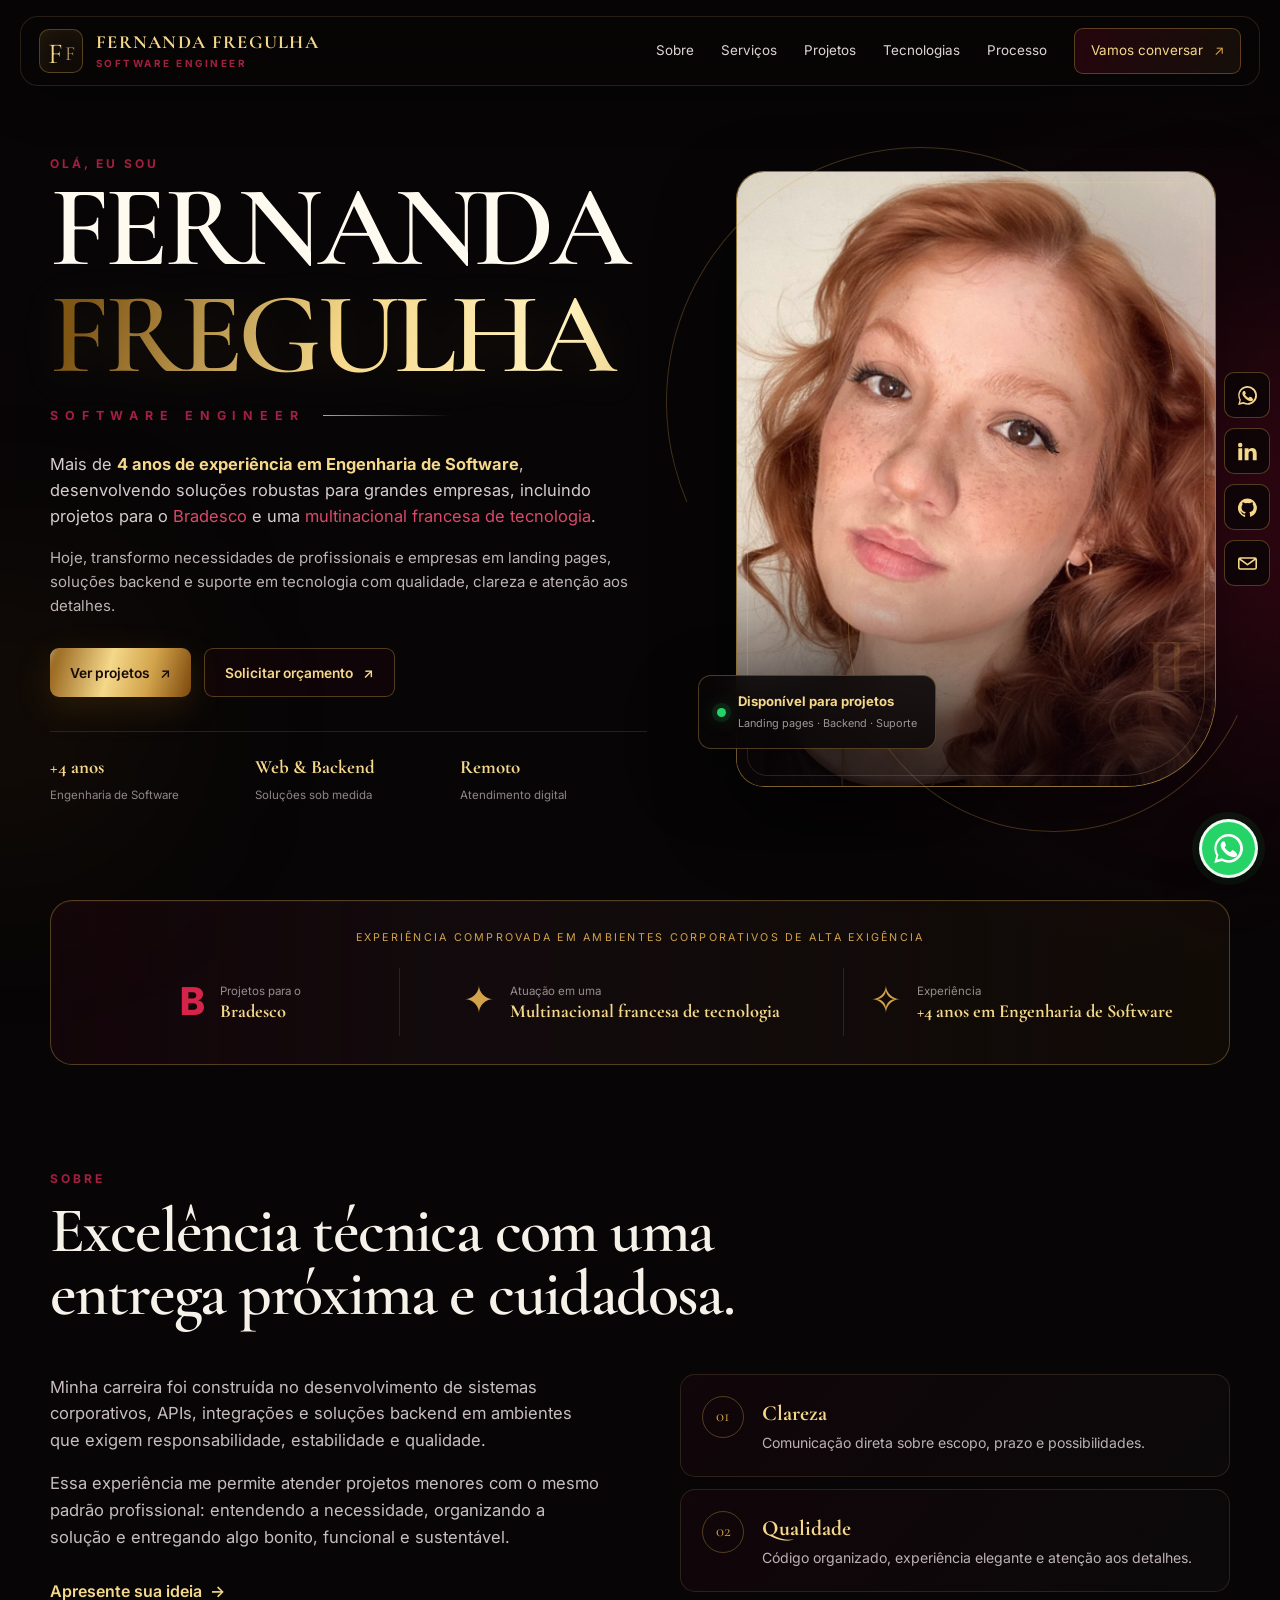
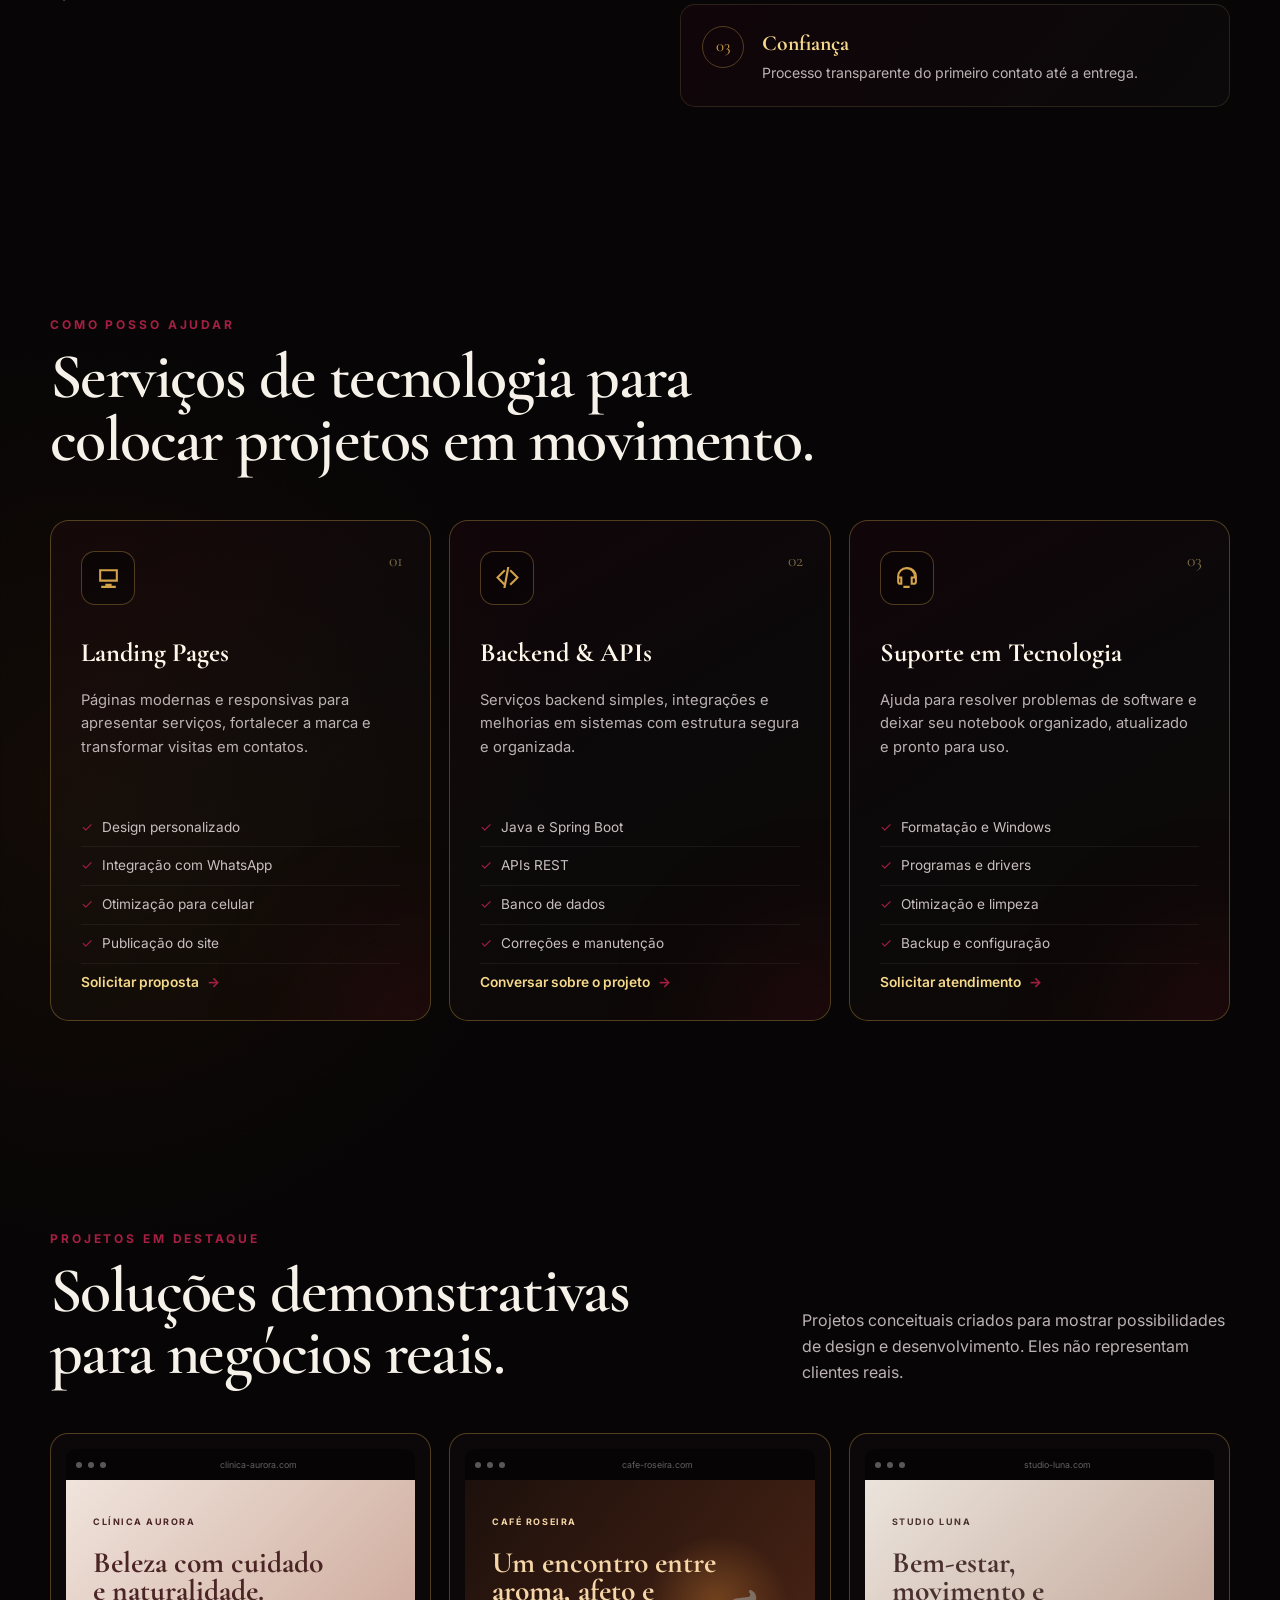
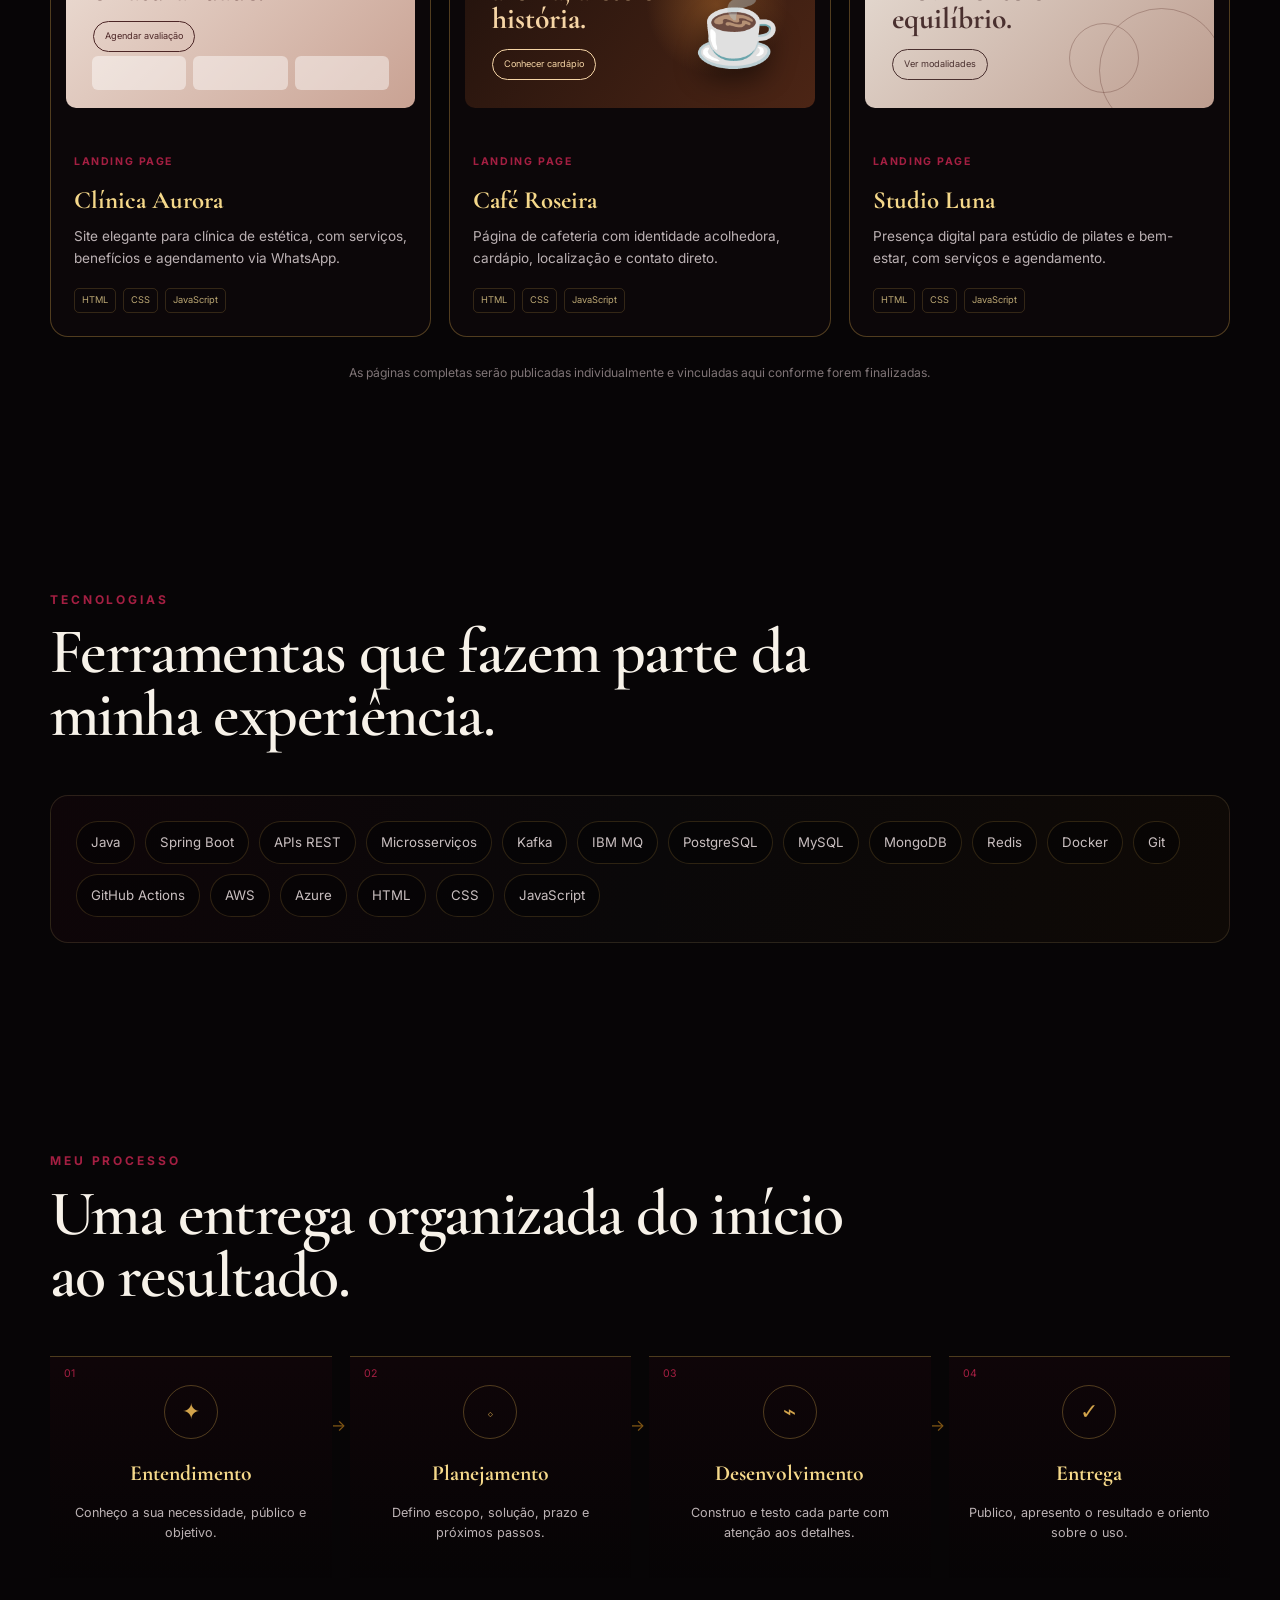
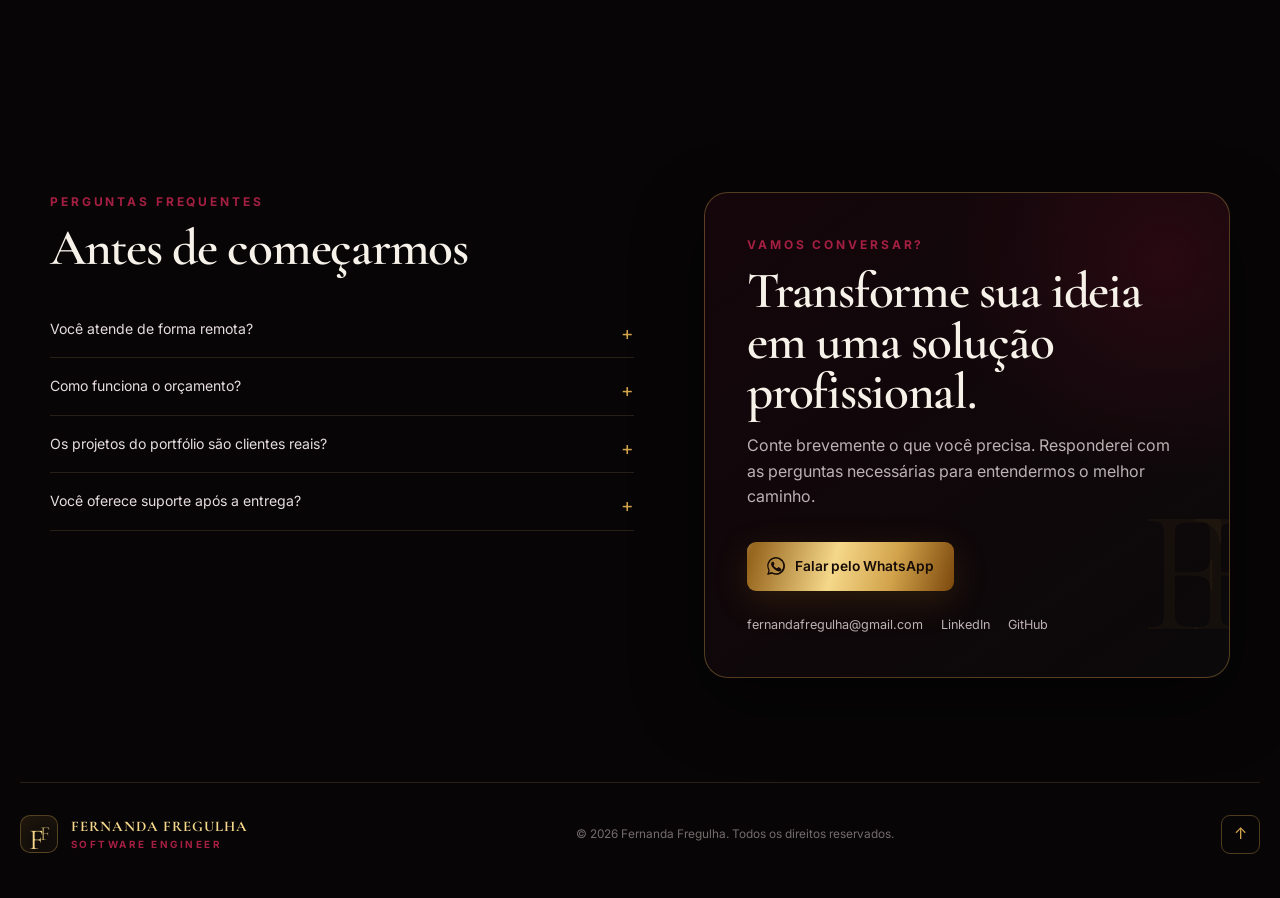
==== index.html @ c9cec1c4 "Publica portfólio de Fernanda Fregulha" ====
<!doctype html>
<html lang="pt-BR">
<head>
  <meta charset="utf-8">
  <meta name="viewport" content="width=device-width, initial-scale=1">
  <meta name="description" content="Portfólio de Fernanda Fregulha: landing pages, backend Java e suporte em tecnologia.">
  <meta name="theme-color" content="#070506">
  <meta property="og:title" content="Fernanda Fregulha | Software Engineer">
  <meta property="og:description" content="Soluções digitais elegantes, backend e suporte em tecnologia.">
  <meta property="og:type" content="website">
  <meta property="og:image" content="assets/fernanda-fregulha.png">
  <title>Fernanda Fregulha | Software Engineer</title>
  <link rel="preconnect" href="https://fonts.googleapis.com">
  <link rel="preconnect" href="https://fonts.gstatic.com" crossorigin>
  <link href="https://fonts.googleapis.com/css2?family=Cormorant+Garamond:wght@500;600;700&family=Inter:wght@400;500;600;700&display=swap" rel="stylesheet">
  <link rel="stylesheet" href="styles.css">
</head>
<body>
  <div class="page-texture" aria-hidden="true"></div>
  <div class="ambient ambient-one" aria-hidden="true"></div>
  <div class="ambient ambient-two" aria-hidden="true"></div>

  <header class="header" id="topo">
    <a class="brand" href="#inicio" aria-label="Ir para o início">
      <span class="brand-mark"><span>F</span><i>F</i></span>
      <span class="brand-copy"><strong>Fernanda Fregulha</strong><small>Software Engineer</small></span>
    </a>

    <button class="menu-toggle" type="button" aria-label="Abrir menu" aria-expanded="false">
      <span></span><span></span><span></span>
    </button>

    <nav class="nav" aria-label="Navegação principal">
      <a href="#sobre">Sobre</a>
      <a href="#servicos">Serviços</a>
      <a href="#projetos">Projetos</a>
      <a href="#tecnologias">Tecnologias</a>
      <a href="#processo">Processo</a>
      <a href="#contato" class="nav-cta">Vamos conversar <span>↗</span></a>
    </nav>
  </header>

  <main>
    <section class="hero section" id="inicio">
      <div class="hero-copy reveal">
        <p class="eyebrow">Olá, eu sou</p>
        <h1><span>Fernanda</span><strong>Fregulha</strong></h1>
        <p class="role">Software Engineer</p>
        <p class="hero-description">
          Mais de <strong>4 anos de experiência em Engenharia de Software</strong>, desenvolvendo soluções robustas para grandes empresas, incluindo projetos para o <em>Bradesco</em> e uma <em>multinacional francesa de tecnologia</em>.
        </p>
        <p class="hero-support">Hoje, transformo necessidades de profissionais e empresas em landing pages, soluções backend e suporte em tecnologia com qualidade, clareza e atenção aos detalhes.</p>

        <div class="hero-actions">
          <a href="#projetos" class="button button-primary">Ver projetos <span>↗</span></a>
          <a href="#" class="button button-outline whatsapp-link" target="_blank" rel="noopener">Solicitar orçamento <span>↗</span></a>
        </div>

        <div class="hero-highlights" aria-label="Destaques profissionais">
          <div><strong>+4 anos</strong><span>Engenharia de Software</span></div>
          <div><strong>Web & Backend</strong><span>Soluções sob medida</span></div>
          <div><strong>Remoto</strong><span>Atendimento digital</span></div>
        </div>
      </div>

      <div class="hero-media reveal delay-one">
        <div class="portrait-shell">
          <div class="portrait-frame">
            <img src="assets/fernanda-fregulha.png" alt="Retrato profissional de Fernanda Fregulha">
            <div class="portrait-shade" aria-hidden="true"></div>
            <div class="portrait-monogram" aria-hidden="true">FF</div>
          </div>
          <div class="gold-orbit orbit-one" aria-hidden="true"></div>
          <div class="gold-orbit orbit-two" aria-hidden="true"></div>
          <div class="profile-chip">
            <span class="status-dot"></span>
            <div><strong>Disponível para projetos</strong><small>Landing pages · Backend · Suporte</small></div>
          </div>
        </div>

        <aside class="social-rail" aria-label="Redes e contatos">
          <a class="social-button whatsapp-link" href="#" target="_blank" rel="noopener" aria-label="WhatsApp">
            <svg viewBox="0 0 24 24" aria-hidden="true"><path d="M20.5 3.5A11.8 11.8 0 0 0 12.1 0C5.6 0 .3 5.3.3 11.8c0 2.1.5 4.1 1.6 5.9L.2 24l6.5-1.7a11.8 11.8 0 0 0 5.4 1.4h.1c6.5 0 11.8-5.3 11.8-11.8 0-3.1-1.3-6.1-3.5-8.4Zm-8.4 18.2c-1.8 0-3.6-.5-5.1-1.4l-.4-.2-3.9 1 1-3.8-.3-.4a9.8 9.8 0 1 1 8.7 4.8Zm5.4-7.3c-.3-.1-1.7-.8-2-.9-.3-.1-.5-.1-.7.2-.2.3-.8.9-1 1.1-.2.2-.4.2-.7.1-1.8-.9-3-1.6-4.2-3.7-.3-.5.3-.5.9-1.7.1-.2.1-.4 0-.6-.1-.1-.7-1.6-.9-2.2-.2-.6-.5-.5-.7-.5h-.6c-.2 0-.6.1-.9.4-.3.3-1.2 1.2-1.2 2.9 0 1.7 1.2 3.4 1.4 3.6.2.2 2.4 3.7 5.9 5.2 2.2.9 3.1 1 4.2.8.7-.1 1.7-.7 1.9-1.4.2-.7.2-1.3.2-1.4-.1-.1-.3-.2-.6-.3Z"/></svg>
          </a>
          <a class="social-button linkedin-link" href="#" target="_blank" rel="noopener" aria-label="LinkedIn">
            <svg viewBox="0 0 24 24" aria-hidden="true"><path d="M5.3 7.8H.4V23h4.9V7.8ZM2.8 1A2.8 2.8 0 1 0 2.8 6.6 2.8 2.8 0 0 0 2.8 1ZM23.6 14.3c0-4.6-2.5-6.8-5.8-6.8-2.7 0-3.9 1.5-4.5 2.5V7.8H8.4V23h4.9v-7.5c0-2 .4-4 2.9-4s2.5 2.3 2.5 4.1V23h4.9v-8.7Z"/></svg>
          </a>
          <a class="social-button github-link" href="#" target="_blank" rel="noopener" aria-label="GitHub">
            <svg viewBox="0 0 24 24" aria-hidden="true"><path d="M12 .5A12 12 0 0 0 8.2 23.9c.6.1.8-.3.8-.6v-2.3c-3.3.7-4-1.4-4-1.4-.5-1.4-1.3-1.8-1.3-1.8-1.1-.7.1-.7.1-.7 1.2.1 1.8 1.2 1.8 1.2 1.1 1.8 2.8 1.3 3.5 1 .1-.8.4-1.3.8-1.6-2.6-.3-5.4-1.3-5.4-5.9 0-1.3.5-2.4 1.2-3.2-.1-.3-.5-1.5.1-3.1 0 0 1-.3 3.3 1.2a11.5 11.5 0 0 1 6 0c2.3-1.6 3.3-1.2 3.3-1.2.6 1.6.2 2.8.1 3.1.8.8 1.2 1.9 1.2 3.2 0 4.6-2.8 5.6-5.4 5.9.4.4.8 1.1.8 2.2v3.3c0 .3.2.7.8.6A12 12 0 0 0 12 .5Z"/></svg>
          </a>
          <a class="social-button email-link-icon" href="#" aria-label="E-mail">
            <svg viewBox="0 0 24 24" aria-hidden="true"><path d="M21 4H3a3 3 0 0 0-3 3v10a3 3 0 0 0 3 3h18a3 3 0 0 0 3-3V7a3 3 0 0 0-3-3Zm-.5 2L12 12.2 3.5 6h17ZM3 18a1 1 0 0 1-1-1V7.5l9.4 6.8a1 1 0 0 0 1.2 0L22 7.5V17a1 1 0 0 1-1 1H3Z"/></svg>
          </a>
        </aside>
      </div>
    </section>

    <section class="authority section reveal" aria-label="Experiência profissional">
      <p>Experiência comprovada em ambientes corporativos de alta exigência</p>
      <div class="authority-grid">
        <article><span class="authority-icon bank-icon">B</span><div><small>Projetos para o</small><strong>Bradesco</strong></div></article>
        <article><span class="authority-icon tower-icon">✦</span><div><small>Atuação em uma</small><strong>Multinacional francesa de tecnologia</strong></div></article>
        <article><span class="authority-icon laurel-icon">✧</span><div><small>Experiência</small><strong>+4 anos em Engenharia de Software</strong></div></article>
      </div>
    </section>

    <section class="section section-space" id="sobre">
      <div class="section-heading reveal">
        <p class="eyebrow">Sobre</p>
        <h2>Excelência técnica com uma entrega próxima e cuidadosa.</h2>
      </div>
      <div class="about-grid">
        <div class="about-copy reveal">
          <p>Minha carreira foi construída no desenvolvimento de sistemas corporativos, APIs, integrações e soluções backend em ambientes que exigem responsabilidade, estabilidade e qualidade.</p>
          <p>Essa experiência me permite atender projetos menores com o mesmo padrão profissional: entendendo a necessidade, organizando a solução e entregando algo bonito, funcional e sustentável.</p>
          <a href="#contato" class="text-link">Apresente sua ideia <span>→</span></a>
        </div>
        <div class="principles reveal delay-one">
          <article><span>01</span><div><h3>Clareza</h3><p>Comunicação direta sobre escopo, prazo e possibilidades.</p></div></article>
          <article><span>02</span><div><h3>Qualidade</h3><p>Código organizado, experiência elegante e atenção aos detalhes.</p></div></article>
          <article><span>03</span><div><h3>Confiança</h3><p>Processo transparente do primeiro contato até a entrega.</p></div></article>
        </div>
      </div>
    </section>

    <section class="section section-space" id="servicos">
      <div class="section-heading reveal">
        <p class="eyebrow">Como posso ajudar</p>
        <h2>Serviços de tecnologia para colocar projetos em movimento.</h2>
      </div>
      <div class="services-grid">
        <article class="service-card reveal">
          <div class="service-icon">
            <svg viewBox="0 0 24 24" aria-hidden="true"><path d="M3 4h18v12H3V4Zm2 2v8h14V6H5Zm4 12h6v2h4v2H5v-2h4v-2Z"/></svg>
          </div>
          <span>01</span><h3>Landing Pages</h3>
          <p>Páginas modernas e responsivas para apresentar serviços, fortalecer a marca e transformar visitas em contatos.</p>
          <ul><li>Design personalizado</li><li>Integração com WhatsApp</li><li>Otimização para celular</li><li>Publicação do site</li></ul>
          <a class="whatsapp-link" href="#" target="_blank" rel="noopener">Solicitar proposta <b>→</b></a>
        </article>
        <article class="service-card reveal delay-one">
          <div class="service-icon">
            <svg viewBox="0 0 24 24" aria-hidden="true"><path d="m8.7 4.3 1.4 1.4L3.8 12l6.3 6.3-1.4 1.4L1 12l7.7-7.7Zm6.6 0L23 12l-7.7 7.7-1.4-1.4 6.3-6.3-6.3-6.3 1.4-1.4ZM13.8 2l-3.7 20H8l3.7-20h2.1Z"/></svg>
          </div>
          <span>02</span><h3>Backend & APIs</h3>
          <p>Serviços backend simples, integrações e melhorias em sistemas com estrutura segura e organizada.</p>
          <ul><li>Java e Spring Boot</li><li>APIs REST</li><li>Banco de dados</li><li>Correções e manutenção</li></ul>
          <a class="whatsapp-link" href="#" target="_blank" rel="noopener">Conversar sobre o projeto <b>→</b></a>
        </article>
        <article class="service-card reveal delay-two">
          <div class="service-icon">
            <svg viewBox="0 0 24 24" aria-hidden="true"><path d="M12 2a9 9 0 0 0-9 9v5a3 3 0 0 0 3 3h2v-8H5a7 7 0 0 1 14 0h-3v8h3a3 3 0 0 0 3-3v-5a9 9 0 0 0-9-9h-1Zm6 11h2v3a1 1 0 0 1-1 1h-1v-4ZM4 13h2v4a1 1 0 0 1-1-1v-3Zm5 7h6v2H9v-2Z"/></svg>
          </div>
          <span>03</span><h3>Suporte em Tecnologia</h3>
          <p>Ajuda para resolver problemas de software e deixar seu notebook organizado, atualizado e pronto para uso.</p>
          <ul><li>Formatação e Windows</li><li>Programas e drivers</li><li>Otimização e limpeza</li><li>Backup e configuração</li></ul>
          <a class="whatsapp-link" href="#" target="_blank" rel="noopener">Solicitar atendimento <b>→</b></a>
        </article>
      </div>
    </section>

    <section class="section section-space" id="projetos">
      <div class="section-heading split-heading reveal">
        <div><p class="eyebrow">Projetos em destaque</p><h2>Soluções demonstrativas para negócios reais.</h2></div>
        <p>Projetos conceituais criados para mostrar possibilidades de design e desenvolvimento. Eles não representam clientes reais.</p>
      </div>
      <div class="projects-grid">
        <article class="project-card reveal">
          <div class="project-preview preview-clinic">
            <div class="browser-bar"><i></i><i></i><i></i><span>clinica-aurora.com</span></div>
            <div class="clinic-page"><small>Clínica Aurora</small><h3>Beleza com cuidado e naturalidade.</h3><button>Agendar avaliação</button><div class="clinic-cards"><i></i><i></i><i></i></div></div>
          </div>
          <div class="project-copy"><span>Landing Page</span><h3>Clínica Aurora</h3><p>Site elegante para clínica de estética, com serviços, benefícios e agendamento via WhatsApp.</p><div><small>HTML</small><small>CSS</small><small>JavaScript</small></div></div>
        </article>
        <article class="project-card reveal delay-one">
          <div class="project-preview preview-cafe">
            <div class="browser-bar"><i></i><i></i><i></i><span>cafe-roseira.com</span></div>
            <div class="cafe-page"><small>Café Roseira</small><h3>Um encontro entre aroma, afeto e história.</h3><button>Conhecer cardápio</button><div class="coffee-cup">☕</div></div>
          </div>
          <div class="project-copy"><span>Landing Page</span><h3>Café Roseira</h3><p>Página de cafeteria com identidade acolhedora, cardápio, localização e contato direto.</p><div><small>HTML</small><small>CSS</small><small>JavaScript</small></div></div>
        </article>
        <article class="project-card reveal delay-two">
          <div class="project-preview preview-studio">
            <div class="browser-bar"><i></i><i></i><i></i><span>studio-luna.com</span></div>
            <div class="studio-page"><small>Studio Luna</small><h3>Bem-estar, movimento e equilíbrio.</h3><button>Ver modalidades</button><div class="studio-shapes"><i></i><i></i></div></div>
          </div>
          <div class="project-copy"><span>Landing Page</span><h3>Studio Luna</h3><p>Presença digital para estúdio de pilates e bem-estar, com serviços e agendamento.</p><div><small>HTML</small><small>CSS</small><small>JavaScript</small></div></div>
        </article>
      </div>
      <p class="project-note reveal">As páginas completas serão publicadas individualmente e vinculadas aqui conforme forem finalizadas.</p>
    </section>

    <section class="section section-space" id="tecnologias">
      <div class="section-heading reveal">
        <p class="eyebrow">Tecnologias</p>
        <h2>Ferramentas que fazem parte da minha experiência.</h2>
      </div>
      <div class="tech-grid reveal">
        <span>Java</span><span>Spring Boot</span><span>APIs REST</span><span>Microsserviços</span><span>Kafka</span><span>IBM MQ</span><span>PostgreSQL</span><span>MySQL</span><span>MongoDB</span><span>Redis</span><span>Docker</span><span>Git</span><span>GitHub Actions</span><span>AWS</span><span>Azure</span><span>HTML</span><span>CSS</span><span>JavaScript</span>
      </div>
    </section>

    <section class="section section-space" id="processo">
      <div class="section-heading reveal">
        <p class="eyebrow">Meu processo</p>
        <h2>Uma entrega organizada do início ao resultado.</h2>
      </div>
      <div class="process-grid">
        <article class="reveal"><span>01</span><div class="process-icon">✦</div><h3>Entendimento</h3><p>Conheço a sua necessidade, público e objetivo.</p></article>
        <article class="reveal delay-one"><span>02</span><div class="process-icon">◇</div><h3>Planejamento</h3><p>Defino escopo, solução, prazo e próximos passos.</p></article>
        <article class="reveal delay-two"><span>03</span><div class="process-icon">⌁</div><h3>Desenvolvimento</h3><p>Construo e testo cada parte com atenção aos detalhes.</p></article>
        <article class="reveal delay-three"><span>04</span><div class="process-icon">✓</div><h3>Entrega</h3><p>Publico, apresento o resultado e oriento sobre o uso.</p></article>
      </div>
    </section>

    <section class="section section-space faq-contact" id="contato">
      <div class="faq reveal">
        <p class="eyebrow">Perguntas frequentes</p>
        <h2>Antes de começarmos</h2>
        <details><summary>Você atende de forma remota?</summary><p>Sim. Landing pages, backend e vários serviços de software podem ser atendidos remotamente. Demandas presenciais dependem da localização e da disponibilidade.</p></details>
        <details><summary>Como funciona o orçamento?</summary><p>Primeiro entendo a necessidade e o escopo. Depois apresento uma proposta com o que será entregue, prazo estimado e condições.</p></details>
        <details><summary>Os projetos do portfólio são clientes reais?</summary><p>Não. Os projetos visuais apresentados são demonstrativos e foram criados para mostrar as soluções que posso desenvolver.</p></details>
        <details><summary>Você oferece suporte após a entrega?</summary><p>O suporte e o período de acompanhamento são combinados na proposta, conforme o tipo de projeto.</p></details>
      </div>

      <div class="contact-card reveal delay-one">
        <p class="eyebrow">Vamos conversar?</p>
        <h2>Transforme sua ideia em uma solução profissional.</h2>
        <p>Conte brevemente o que você precisa. Responderei com as perguntas necessárias para entendermos o melhor caminho.</p>
        <a href="#" class="button button-primary whatsapp-link" target="_blank" rel="noopener">
          <svg viewBox="0 0 24 24" aria-hidden="true"><path d="M20.5 3.5A11.8 11.8 0 0 0 12.1 0C5.6 0 .3 5.3.3 11.8c0 2.1.5 4.1 1.6 5.9L.2 24l6.5-1.7a11.8 11.8 0 0 0 5.4 1.4h.1c6.5 0 11.8-5.3 11.8-11.8 0-3.1-1.3-6.1-3.5-8.4Zm-8.4 18.2c-1.8 0-3.6-.5-5.1-1.4l-.4-.2-3.9 1 1-3.8-.3-.4a9.8 9.8 0 1 1 8.7 4.8Zm5.4-7.3c-.3-.1-1.7-.8-2-.9-.3-.1-.5-.1-.7.2-.2.3-.8.9-1 1.1-.2.2-.4.2-.7.1-1.8-.9-3-1.6-4.2-3.7-.3-.5.3-.5.9-1.7.1-.2.1-.4 0-.6-.1-.1-.7-1.6-.9-2.2-.2-.6-.5-.5-.7-.5h-.6c-.2 0-.6.1-.9.4-.3.3-1.2 1.2-1.2 2.9 0 1.7 1.2 3.4 1.4 3.6.2.2 2.4 3.7 5.9 5.2 2.2.9 3.1 1 4.2.8.7-.1 1.7-.7 1.9-1.4.2-.7.2-1.3.2-1.4-.1-.1-.3-.2-.6-.3Z"/></svg>
          Falar pelo WhatsApp
        </a>
        <div class="contact-links">
          <a class="email-link" href="#">seuemail@exemplo.com</a>
          <a class="linkedin-link" href="#" target="_blank" rel="noopener">LinkedIn</a>
          <a class="github-link" href="#" target="_blank" rel="noopener">GitHub</a>
        </div>
      </div>
    </section>
  </main>

  <footer class="footer">
    <a class="brand footer-brand" href="#topo">
      <span class="brand-mark"><span>F</span><i>F</i></span>
      <span class="brand-copy"><strong>Fernanda Fregulha</strong><small>Software Engineer</small></span>
    </a>
    <p>© <span id="currentYear"></span> Fernanda Fregulha. Todos os direitos reservados.</p>
    <a href="#topo" class="back-top" aria-label="Voltar ao topo">↑</a>
  </footer>

  <a class="whatsapp-float whatsapp-link" href="#" target="_blank" rel="noopener" aria-label="Falar com Fernanda pelo WhatsApp">
    <svg viewBox="0 0 24 24" aria-hidden="true"><path d="M20.5 3.5A11.8 11.8 0 0 0 12.1 0C5.6 0 .3 5.3.3 11.8c0 2.1.5 4.1 1.6 5.9L.2 24l6.5-1.7a11.8 11.8 0 0 0 5.4 1.4h.1c6.5 0 11.8-5.3 11.8-11.8 0-3.1-1.3-6.1-3.5-8.4Zm-8.4 18.2c-1.8 0-3.6-.5-5.1-1.4l-.4-.2-3.9 1 1-3.8-.3-.4a9.8 9.8 0 1 1 8.7 4.8Zm5.4-7.3c-.3-.1-1.7-.8-2-.9-.3-.1-.5-.1-.7.2-.2.3-.8.9-1 1.1-.2.2-.4.2-.7.1-1.8-.9-3-1.6-4.2-3.7-.3-.5.3-.5.9-1.7.1-.2.1-.4 0-.6-.1-.1-.7-1.6-.9-2.2-.2-.6-.5-.5-.7-.5h-.6c-.2 0-.6.1-.9.4-.3.3-1.2 1.2-1.2 2.9 0 1.7 1.2 3.4 1.4 3.6.2.2 2.4 3.7 5.9 5.2 2.2.9 3.1 1 4.2.8.7-.1 1.7-.7 1.9-1.4.2-.7.2-1.3.2-1.4-.1-.1-.3-.2-.6-.3Z"/></svg>
  </a>

  <script src="script.js"></script>
</body>
</html>
---- styles.css ----
:root {
  --black: #070506;
  --black-soft: #0d090b;
  --surface: rgba(18, 12, 14, .82);
  --surface-2: rgba(28, 16, 20, .68);
  --burgundy: #650f25;
  --burgundy-bright: #a41f42;
  --burgundy-soft: rgba(130, 20, 50, .18);
  --gold: #d2a34b;
  --gold-light: #f5d88a;
  --gold-deep: #805614;
  --gold-line: rgba(210, 163, 75, .35);
  --text: #f7f2e9;
  --muted: #bcb2b4;
  --line: rgba(234, 199, 126, .14);
  --shadow: 0 24px 70px rgba(0, 0, 0, .45);
  --serif: "Cormorant Garamond", Georgia, serif;
  --sans: "Inter", Arial, sans-serif;
}

* { box-sizing: border-box; }
html { scroll-behavior: smooth; }
body {
  margin: 0;
  color: var(--text);
  background:
    radial-gradient(circle at 92% 9%, rgba(114, 15, 42, .22), transparent 28rem),
    radial-gradient(circle at 7% 42%, rgba(105, 57, 9, .12), transparent 30rem),
    var(--black);
  font-family: var(--sans);
  line-height: 1.6;
  overflow-x: hidden;
}
a { color: inherit; text-decoration: none; }
button, input, textarea { font: inherit; }
img { display: block; max-width: 100%; }
svg { width: 1em; height: 1em; fill: currentColor; }

.page-texture {
  position: fixed; inset: 0; pointer-events: none; z-index: -2; opacity: .22;
  background-image:
    linear-gradient(rgba(255,255,255,.015) 1px, transparent 1px),
    linear-gradient(90deg, rgba(255,255,255,.015) 1px, transparent 1px);
  background-size: 52px 52px;
  mask-image: linear-gradient(to bottom, black, transparent 90%);
}
.ambient { position: fixed; border-radius: 50%; filter: blur(100px); pointer-events: none; z-index: -1; }
.ambient-one { width: 380px; height: 380px; right: -180px; top: 35%; background: rgba(112, 7, 36, .25); }
.ambient-two { width: 280px; height: 280px; left: -130px; bottom: 5%; background: rgba(159, 103, 22, .10); }

.header {
  position: fixed; top: 16px; left: 50%; transform: translateX(-50%); z-index: 100;
  width: min(1240px, calc(100% - 32px)); height: 70px; padding: 0 18px;
  display: flex; align-items: center; justify-content: space-between;
  border: 1px solid var(--line); border-radius: 18px;
  background: rgba(8, 5, 6, .82); backdrop-filter: blur(18px);
  box-shadow: 0 15px 45px rgba(0,0,0,.28);
}
.brand { display: inline-flex; align-items: center; gap: 13px; min-width: max-content; }
.brand-mark {
  position: relative; width: 44px; height: 44px; display: grid; place-items: center;
  border: 1px solid var(--gold-line); border-radius: 10px;
  background: linear-gradient(145deg, rgba(210,163,75,.10), rgba(255,255,255,.01));
  color: var(--gold-light); font-family: var(--serif); box-shadow: inset 0 0 20px rgba(210,163,75,.05);
}
.brand-mark span { position: absolute; font-size: 29px; left: 8px; top: 1px; }
.brand-mark i { position: absolute; font-size: 20px; right: 7px; bottom: 2px; font-style: normal; opacity: .7; }
.brand-copy { display: flex; flex-direction: column; line-height: 1.15; }
.brand-copy strong { font-family: var(--serif); font-size: 1.16rem; letter-spacing: .07em; text-transform: uppercase; color: var(--gold-light); }
.brand-copy small { color: var(--burgundy-bright); font-size: .62rem; letter-spacing: .25em; text-transform: uppercase; font-weight: 700; margin-top: 5px; }
.nav { display: flex; align-items: center; gap: 27px; font-size: .84rem; }
.nav > a:not(.nav-cta) { color: #ddd4d5; transition: .2s ease; }
.nav > a:not(.nav-cta):hover { color: var(--gold-light); }
.nav-cta { padding: 11px 16px; border: 1px solid var(--gold-line); border-radius: 9px; color: var(--gold-light); background: linear-gradient(100deg, rgba(109,11,38,.30), rgba(210,163,75,.07)); }
.nav-cta span { color: var(--gold); margin-left: 7px; }
.menu-toggle { display: none; width: 44px; height: 44px; border: 1px solid var(--line); border-radius: 10px; background: transparent; padding: 11px; }
.menu-toggle span { display: block; height: 1px; background: var(--gold-light); margin: 5px 0; }

.section { width: min(1180px, calc(100% - 40px)); margin: 0 auto; }
.section-space { padding: 104px 0; }
.hero { min-height: 100vh; padding-top: 128px; padding-bottom: 70px; display: grid; grid-template-columns: 1.08fr .92fr; align-items: center; gap: 74px; }
.eyebrow { margin: 0 0 12px; color: var(--burgundy-bright); font-size: .75rem; letter-spacing: .24em; text-transform: uppercase; font-weight: 700; }
.hero h1 { margin: 0; font-family: var(--serif); font-size: clamp(4.6rem, 9vw, 8.1rem); line-height: .74; font-weight: 600; letter-spacing: -.04em; text-transform: uppercase; }
.hero h1 span, .hero h1 strong { display: block; }
.hero h1 span { color: #fffaf0; }
.hero h1 strong {
  margin-top: 22px; font-weight: 600;
  background: linear-gradient(110deg, var(--gold-deep) 3%, var(--gold-light) 23%, #fff1bc 39%, var(--gold) 56%, #7e5012 80%, var(--gold-light) 98%);
  background-size: 220% auto; color: transparent; -webkit-background-clip: text; background-clip: text;
  animation: goldShine 7s linear infinite;
  filter: drop-shadow(0 5px 20px rgba(210,163,75,.12));
}
@keyframes goldShine { to { background-position: 220% center; } }
.role { display: flex; align-items: center; gap: 18px; margin: 28px 0 25px; color: var(--burgundy-bright); font-size: .78rem; text-transform: uppercase; letter-spacing: .55em; font-weight: 700; }
.role::after { content: ""; width: 130px; height: 1px; background: linear-gradient(90deg, var(--gold), transparent); }
.hero-description, .hero-support { max-width: 680px; color: #d6cdcf; }
.hero-description { font-size: 1.03rem; }
.hero-description strong { color: var(--gold-light); }
.hero-description em { color: #db496b; font-style: normal; }
.hero-support { color: var(--muted); font-size: .94rem; }
.hero-actions { display: flex; gap: 13px; flex-wrap: wrap; margin: 30px 0; }
.button { display: inline-flex; align-items: center; justify-content: center; gap: 10px; min-height: 49px; padding: 0 20px; border-radius: 9px; font-size: .86rem; font-weight: 600; transition: .24s ease; }
.button:hover { transform: translateY(-3px); }
.button-primary {
  position: relative; overflow: hidden; color: #160b06;
  background: linear-gradient(105deg, #8e5b13, var(--gold-light) 42%, var(--gold) 70%, #7b480c);
  box-shadow: 0 10px 35px rgba(181,119,23,.18);
}
.button-primary::after { content: ""; position: absolute; inset: -50% auto -50% -35%; width: 30%; transform: skewX(-24deg); background: rgba(255,255,255,.5); filter: blur(4px); animation: buttonShine 4.8s ease-in-out infinite; }
@keyframes buttonShine { 0%,55%{left:-40%} 75%,100%{left:130%} }
.button-primary svg { width: 18px; height: 18px; }
.button-outline { color: var(--gold-light); border: 1px solid var(--gold-line); background: rgba(93,10,34,.10); }
.button-outline:hover { background: rgba(112,13,39,.25); border-color: rgba(245,216,138,.5); }
.hero-highlights { display: grid; grid-template-columns: repeat(3,1fr); max-width: 650px; margin-top: 34px; border-top: 1px solid var(--line); padding-top: 20px; gap: 18px; }
.hero-highlights strong, .hero-highlights span { display: block; }
.hero-highlights strong { color: var(--gold-light); font-family: var(--serif); font-size: 1.18rem; }
.hero-highlights span { color: #8f8587; font-size: .72rem; margin-top: 3px; }

.hero-media { position: relative; min-height: 580px; display: grid; place-items: center; }
.portrait-shell { position: relative; width: min(100%, 480px); }
.portrait-frame {
  position: relative; overflow: hidden; aspect-ratio: .78; border: 1px solid rgba(230,182,84,.62); border-radius: 28px 28px 90px 28px;
  background: #0d0809; box-shadow: 0 30px 80px rgba(0,0,0,.45), inset 0 0 0 5px rgba(8,4,5,.78);
}
.portrait-frame::before { content: ""; position: absolute; inset: 10px; z-index: 3; border: 1px solid rgba(244,213,142,.18); border-radius: 20px 20px 82px 20px; pointer-events: none; }
.portrait-frame img { width: 100%; height: 100%; object-fit: cover; object-position: center 27%; filter: saturate(.92) contrast(1.02); transform: scale(1.02); }
.portrait-shade { position: absolute; inset: 0; background: linear-gradient(to top, rgba(8,3,5,.82) 0%, transparent 38%), linear-gradient(115deg, transparent 55%, rgba(107,9,38,.20)); }
.portrait-monogram { position: absolute; right: 30px; bottom: 55px; z-index: 4; font-family: var(--serif); font-size: 5rem; color: rgba(236,193,97,.12); letter-spacing: -.25em; }
.gold-orbit { position: absolute; pointer-events: none; border: 1px solid rgba(210,163,75,.28); border-radius: 50%; }
.orbit-one { width: 510px; height: 510px; top: -24px; left: -70px; clip-path: inset(0 0 43% 0); transform: rotate(-15deg); }
.orbit-two { width: 410px; height: 410px; right: -42px; bottom: -45px; clip-path: inset(54% 0 0 0); transform: rotate(21deg); }
.profile-chip { position: absolute; left: -38px; bottom: 38px; z-index: 5; display: flex; align-items: center; gap: 12px; padding: 15px 18px; border: 1px solid var(--gold-line); border-radius: 13px; background: rgba(10,6,7,.88); backdrop-filter: blur(14px); box-shadow: var(--shadow); }
.profile-chip strong, .profile-chip small { display: block; }
.profile-chip strong { font-size: .82rem; color: var(--gold-light); }
.profile-chip small { font-size: .68rem; color: #9f9597; margin-top: 3px; }
.status-dot { width: 9px; height: 9px; border-radius: 50%; background: #25d366; box-shadow: 0 0 0 5px rgba(37,211,102,.11), 0 0 18px rgba(37,211,102,.55); }
.social-rail { position: absolute; right: -40px; top: 50%; transform: translateY(-50%); display: flex; flex-direction: column; gap: 10px; }
.social-button { width: 46px; height: 46px; display: grid; place-items: center; border: 1px solid var(--gold-line); border-radius: 10px; color: var(--gold-light); background: rgba(10,6,7,.82); transition: .22s ease; }
.social-button:hover { transform: translateX(-4px); color: #fff3c4; background: rgba(105,12,39,.42); box-shadow: 0 0 25px rgba(177,34,70,.16); }
.social-button svg { width: 19px; height: 19px; }

.authority { padding: 28px 30px; border: 1px solid var(--gold-line); border-radius: 22px; background: linear-gradient(90deg, rgba(103,10,35,.13), rgba(20,12,14,.86) 38%, rgba(134,83,12,.08)); box-shadow: inset 0 1px rgba(255,255,255,.035); }
.authority > p { margin: 0 0 22px; text-align: center; color: var(--gold); font-size: .67rem; letter-spacing: .21em; text-transform: uppercase; }
.authority-grid { display: grid; grid-template-columns: .9fr 1.25fr 1fr; align-items: stretch; }
.authority article { display: flex; align-items: center; justify-content: center; gap: 15px; min-height: 68px; padding: 0 22px; border-right: 1px solid var(--line); }
.authority article:last-child { border-right: 0; }
.authority small, .authority strong { display: block; }
.authority small { color: #968b8d; font-size: .72rem; }
.authority strong { color: var(--gold-light); font-family: var(--serif); font-size: 1.15rem; line-height: 1.15; }
.authority-icon { color: var(--gold); font-family: var(--serif); font-size: 2.4rem; }
.bank-icon { color: #d52349; font-family: var(--sans); font-weight: 800; }

.section-heading { max-width: 810px; margin-bottom: 48px; }
.section-heading h2, .faq h2, .contact-card h2 { margin: 0; font-family: var(--serif); font-size: clamp(2.7rem,5vw,4.6rem); line-height: .98; font-weight: 600; letter-spacing: -.025em; }
.split-heading { max-width: none; display: grid; grid-template-columns: 1.1fr .7fr; gap: 80px; align-items: end; }
.split-heading > p { margin: 0; color: var(--muted); }
.about-grid { display: grid; grid-template-columns: 1fr 1fr; gap: 80px; align-items: start; }
.about-copy p { margin-top: 0; color: #c7bdbe; font-size: 1.04rem; }
.text-link { display: inline-flex; align-items: center; gap: 8px; margin-top: 12px; color: var(--gold-light); font-weight: 600; }
.principles { display: grid; gap: 12px; }
.principles article { display: grid; grid-template-columns: 44px 1fr; gap: 16px; padding: 21px; border: 1px solid var(--line); border-radius: 15px; background: linear-gradient(130deg, rgba(102,12,38,.10), rgba(255,255,255,.018)); }
.principles article > span { display: grid; place-items: center; width: 42px; height: 42px; border-radius: 50%; border: 1px solid var(--gold-line); color: var(--gold); font-family: var(--serif); font-size: 1.05rem; }
.principles h3 { margin: 0; font-family: var(--serif); font-size: 1.35rem; color: var(--gold-light); }
.principles p { margin: 2px 0 0; color: var(--muted); font-size: .88rem; }

.services-grid { display: grid; grid-template-columns: repeat(3,1fr); gap: 18px; }
.service-card { position: relative; overflow: hidden; min-height: 500px; padding: 30px; border: 1px solid var(--gold-line); border-radius: 19px; background: linear-gradient(150deg, rgba(108,12,39,.10), rgba(255,255,255,.018) 48%, rgba(143,87,12,.05)); transition: .3s ease; }
.service-card::before { content: ""; position: absolute; width: 180px; height: 180px; right: -80px; bottom: -100px; border-radius: 50%; background: rgba(133,14,45,.18); filter: blur(65px); }
.service-card:hover { transform: translateY(-7px); border-color: rgba(245,216,138,.52); box-shadow: 0 22px 65px rgba(0,0,0,.28), inset 0 -3px rgba(128,15,44,.30); }
.service-card > span { position: absolute; top: 26px; right: 27px; color: rgba(245,216,138,.48); font-family: var(--serif); font-size: 1.1rem; }
.service-icon { width: 54px; height: 54px; display: grid; place-items: center; margin-bottom: 27px; border: 1px solid var(--gold-line); border-radius: 14px; color: var(--gold); background: rgba(7,5,6,.52); }
.service-icon svg { width: 25px; height: 25px; }
.service-card h3 { margin: 0; font-family: var(--serif); font-size: 1.65rem; color: #fff7e9; }
.service-card p { color: var(--muted); min-height: 100px; font-size: .92rem; }
.service-card ul { list-style: none; padding: 0; margin: 20px 0 26px; }
.service-card li { padding: 8px 0; border-bottom: 1px solid rgba(255,255,255,.055); color: #c9bfc0; font-size: .85rem; }
.service-card li::before { content: "✓"; color: var(--burgundy-bright); margin-right: 9px; }
.service-card a { position: absolute; left: 30px; bottom: 27px; color: var(--gold-light); font-size: .86rem; font-weight: 600; }
.service-card a b { color: var(--burgundy-bright); margin-left: 5px; }

.projects-grid { display: grid; grid-template-columns: repeat(3,1fr); gap: 18px; }
.project-card { overflow: hidden; border: 1px solid var(--gold-line); border-radius: 18px; background: rgba(15,9,11,.75); transition: .3s ease; }
.project-card:hover { transform: translateY(-7px); box-shadow: 0 24px 65px rgba(0,0,0,.32); border-color: rgba(245,216,138,.48); }
.project-preview { min-height: 290px; padding: 15px; }
.browser-bar { height: 31px; display: flex; align-items: center; gap: 6px; padding: 0 10px; background: rgba(6,4,5,.76); border-radius: 10px 10px 0 0; }
.browser-bar i { width: 6px; height: 6px; border-radius: 50%; background: rgba(255,255,255,.33); }
.browser-bar span { margin-left: auto; margin-right: auto; color: rgba(255,255,255,.37); font-size: .55rem; }
.clinic-page, .cafe-page, .studio-page { position: relative; min-height: 228px; padding: 27px; overflow: hidden; border-radius: 0 0 10px 10px; }
.clinic-page { background: linear-gradient(135deg, #f0e4dc, #c9a293); color: #4b2525; }
.cafe-page { background: radial-gradient(circle at 72% 55%, rgba(190,117,49,.45), transparent 25%), linear-gradient(130deg, #1d100c, #4c2515); color: #f6d5a6; }
.studio-page { background: linear-gradient(135deg, #ebe4dc, #bd9d8f); color: #4a302f; }
.project-preview small { text-transform: uppercase; letter-spacing: .17em; font-size: .56rem; font-weight: 700; }
.project-preview h3 { max-width: 230px; margin: 16px 0; font-family: var(--serif); font-size: 1.85rem; line-height: .95; }
.project-preview button { border: 1px solid currentColor; border-radius: 999px; padding: 7px 11px; color: inherit; background: transparent; font-size: .57rem; }
.clinic-cards { position: absolute; left: 26px; right: 26px; bottom: 18px; display: grid; grid-template-columns: repeat(3,1fr); gap: 7px; }
.clinic-cards i { height: 34px; border-radius: 6px; background: rgba(255,255,255,.44); }
.coffee-cup { position: absolute; right: 34px; bottom: 23px; font-size: 4.4rem; filter: drop-shadow(0 12px 13px rgba(0,0,0,.45)); }
.studio-shapes i { position: absolute; display: block; border-radius: 50%; border: 1px solid rgba(87,43,37,.30); }
.studio-shapes i:first-child { width: 125px; height: 125px; right: -10px; bottom: -25px; }
.studio-shapes i:last-child { width: 70px; height: 70px; right: 75px; bottom: 15px; }
.project-copy { padding: 23px; }
.project-copy > span { color: var(--burgundy-bright); font-size: .66rem; letter-spacing: .15em; text-transform: uppercase; font-weight: 700; }
.project-copy h3 { margin: 8px 0 6px; font-family: var(--serif); font-size: 1.55rem; color: var(--gold-light); }
.project-copy p { margin: 0 0 18px; color: var(--muted); font-size: .85rem; }
.project-copy div { display: flex; gap: 7px; flex-wrap: wrap; }
.project-copy div small { padding: 4px 7px; border: 1px solid rgba(210,163,75,.20); border-radius: 5px; color: #bca874; font-size: .58rem; }
.project-note { text-align: center; color: #7f7476; font-size: .76rem; margin: 26px 0 0; }

.tech-grid { display: flex; flex-wrap: wrap; gap: 10px; padding: 25px; border: 1px solid var(--line); border-radius: 18px; background: linear-gradient(100deg, rgba(101,15,39,.08), rgba(255,255,255,.015), rgba(148,94,16,.06)); }
.tech-grid span { padding: 10px 14px; border: 1px solid rgba(210,163,75,.19); border-radius: 999px; color: #c9bfc0; background: rgba(4,3,3,.44); font-size: .83rem; transition: .2s; }
.tech-grid span:hover { color: var(--gold-light); border-color: rgba(245,216,138,.43); transform: translateY(-2px); }

.process-grid { display: grid; grid-template-columns: repeat(4,1fr); gap: 18px; }
.process-grid article { position: relative; text-align: center; padding: 28px 20px; border-top: 1px solid var(--gold-line); background: linear-gradient(to bottom, rgba(111,13,40,.08), transparent); }
.process-grid article:not(:last-child)::after { content: "→"; position: absolute; top: 56px; right: -14px; color: var(--gold-deep); }
.process-grid article > span { position: absolute; top: 9px; left: 14px; color: var(--burgundy-bright); font-size: .66rem; }
.process-icon { width: 54px; height: 54px; margin: 0 auto 17px; display: grid; place-items: center; border: 1px solid var(--gold-line); border-radius: 50%; color: var(--gold); font-family: var(--serif); font-size: 1.4rem; }
.process-grid h3 { margin: 0; font-family: var(--serif); color: var(--gold-light); font-size: 1.35rem; }
.process-grid p { color: var(--muted); font-size: .79rem; }

.faq-contact { display: grid; grid-template-columns: 1fr .9fr; gap: 70px; align-items: start; }
.faq h2 { margin-bottom: 27px; font-size: clamp(2.4rem,4vw,3.6rem); }
details { border-bottom: 1px solid var(--line); }
summary { cursor: pointer; list-style: none; padding: 17px 0; color: #e6dcde; font-size: .88rem; }
summary::-webkit-details-marker { display: none; }
summary::after { content: "+"; float: right; color: var(--gold); font-size: 1.2rem; }
details[open] summary::after { content: "−"; }
details p { margin: 0 0 18px; color: var(--muted); font-size: .84rem; }
.contact-card { position: relative; overflow: hidden; padding: 42px; border: 1px solid var(--gold-line); border-radius: 24px; background: radial-gradient(circle at 88% 14%, rgba(137,17,49,.20), transparent 35%), linear-gradient(145deg, rgba(112,13,40,.13), rgba(255,255,255,.018)); box-shadow: var(--shadow); }
.contact-card::after { content: "FF"; position: absolute; right: -4px; bottom: -38px; font-family: var(--serif); font-size: 11rem; color: rgba(224,179,81,.045); letter-spacing: -.25em; }
.contact-card h2 { position: relative; z-index: 1; font-size: clamp(2.6rem,4vw,4rem); }
.contact-card > p:not(.eyebrow) { position: relative; z-index: 1; color: var(--muted); }
.contact-card .button { position: relative; z-index: 1; margin: 16px 0 24px; }
.contact-links { position: relative; z-index: 1; display: flex; flex-wrap: wrap; gap: 18px; font-size: .79rem; }
.contact-links a { color: #bdb2b4; }
.contact-links a:hover { color: var(--gold-light); }

.footer { width: min(1240px, calc(100% - 40px)); margin: 0 auto; padding: 30px 0 42px; display: flex; justify-content: space-between; align-items: center; gap: 25px; border-top: 1px solid var(--line); }
.footer p { color: #756b6d; font-size: .74rem; text-align: center; }
.footer-brand .brand-mark { width: 38px; height: 38px; }
.footer-brand .brand-copy strong { font-size: .92rem; }
.back-top { width: 39px; height: 39px; display: grid; place-items: center; border: 1px solid var(--gold-line); border-radius: 9px; color: var(--gold); }
.whatsapp-float { position: fixed; right: 22px; bottom: 22px; z-index: 90; width: 59px; height: 59px; display: grid; place-items: center; border: 3px solid rgba(255,255,255,.92); border-radius: 50%; color: #fff; background: #25d366; box-shadow: 0 15px 40px rgba(0,0,0,.4), 0 0 0 7px rgba(37,211,102,.08); transition: .24s ease; }
.whatsapp-float:hover { transform: translateY(-5px) scale(1.03); }
.whatsapp-float svg { width: 29px; height: 29px; }

.reveal { opacity: 0; transform: translateY(24px); transition: opacity .75s ease, transform .75s ease; }
.reveal.visible { opacity: 1; transform: none; }
.delay-one { transition-delay: .11s; }
.delay-two { transition-delay: .21s; }
.delay-three { transition-delay: .31s; }

@media (max-width: 1080px) {
  .nav { gap: 17px; }
  .hero { gap: 40px; }
  .social-rail { right: -12px; }
  .profile-chip { left: -10px; }
  .projects-grid { grid-template-columns: repeat(2,1fr); }
  .project-card:last-child { grid-column: 1 / -1; max-width: 570px; justify-self: center; width: 100%; }
}
@media (max-width: 900px) {
  .menu-toggle { display: block; }
  .nav { position: absolute; top: 78px; left: 0; right: 0; display: none; flex-direction: column; align-items: stretch; gap: 0; padding: 12px; border: 1px solid var(--line); border-radius: 14px; background: rgba(8,5,6,.98); }
  .nav.open { display: flex; }
  .nav a { padding: 12px; }
  .nav-cta { margin-top: 5px; text-align: center; }
  .hero { min-height: auto; grid-template-columns: 1fr; padding-top: 140px; }
  .hero-copy { max-width: 760px; }
  .hero-media { min-height: 560px; }
  .portrait-shell { width: 470px; max-width: 86%; }
  .social-rail { right: 2%; }
  .authority-grid { grid-template-columns: 1fr; }
  .authority article { justify-content: flex-start; border-right: 0; border-bottom: 1px solid var(--line); }
  .authority article:last-child { border-bottom: 0; }
  .about-grid, .faq-contact { grid-template-columns: 1fr; }
  .services-grid { grid-template-columns: 1fr; }
  .service-card { min-height: 440px; }
  .process-grid { grid-template-columns: repeat(2,1fr); }
  .process-grid article:nth-child(2)::after { display: none; }
  .split-heading { grid-template-columns: 1fr; gap: 22px; }
}
@media (max-width: 660px) {
  .header { top: 9px; width: calc(100% - 18px); height: 64px; }
  .brand-copy strong { font-size: .94rem; }
  .brand-copy small { font-size: .52rem; }
  .brand-mark { width: 40px; height: 40px; }
  .section { width: min(100% - 28px, 1180px); }
  .section-space { padding: 78px 0; }
  .hero { padding-top: 112px; gap: 34px; }
  .hero h1 { font-size: clamp(3.6rem,20vw,5.1rem); line-height: .77; }
  .hero h1 strong { margin-top: 15px; }
  .role { letter-spacing: .29em; }
  .hero-actions .button { width: 100%; }
  .hero-highlights { grid-template-columns: 1fr; gap: 12px; }
  .hero-highlights div { display: grid; grid-template-columns: 120px 1fr; align-items: center; }
  .hero-highlights span { margin: 0; }
  .hero-media { min-height: 470px; }
  .portrait-shell { max-width: 88%; }
  .profile-chip { left: 50%; transform: translateX(-50%); bottom: -23px; width: max-content; max-width: 92%; }
  .social-rail { right: -2px; gap: 8px; }
  .social-button { width: 40px; height: 40px; }
  .authority { padding: 23px 18px; }
  .authority article { padding: 13px 4px; }
  .projects-grid { grid-template-columns: 1fr; }
  .project-card:last-child { grid-column: auto; max-width: none; }
  .process-grid { grid-template-columns: 1fr; }
  .process-grid article::after { display: none; }
  .contact-card { padding: 30px 22px; }
  .footer { flex-direction: column; }
  .footer p { order: 3; }
  .whatsapp-float { right: 15px; bottom: 15px; width: 54px; height: 54px; }
}
@media (prefers-reduced-motion: reduce) {
  *, *::before, *::after { scroll-behavior: auto !important; animation-duration: .01ms !important; animation-iteration-count: 1 !important; transition-duration: .01ms !important; }
}
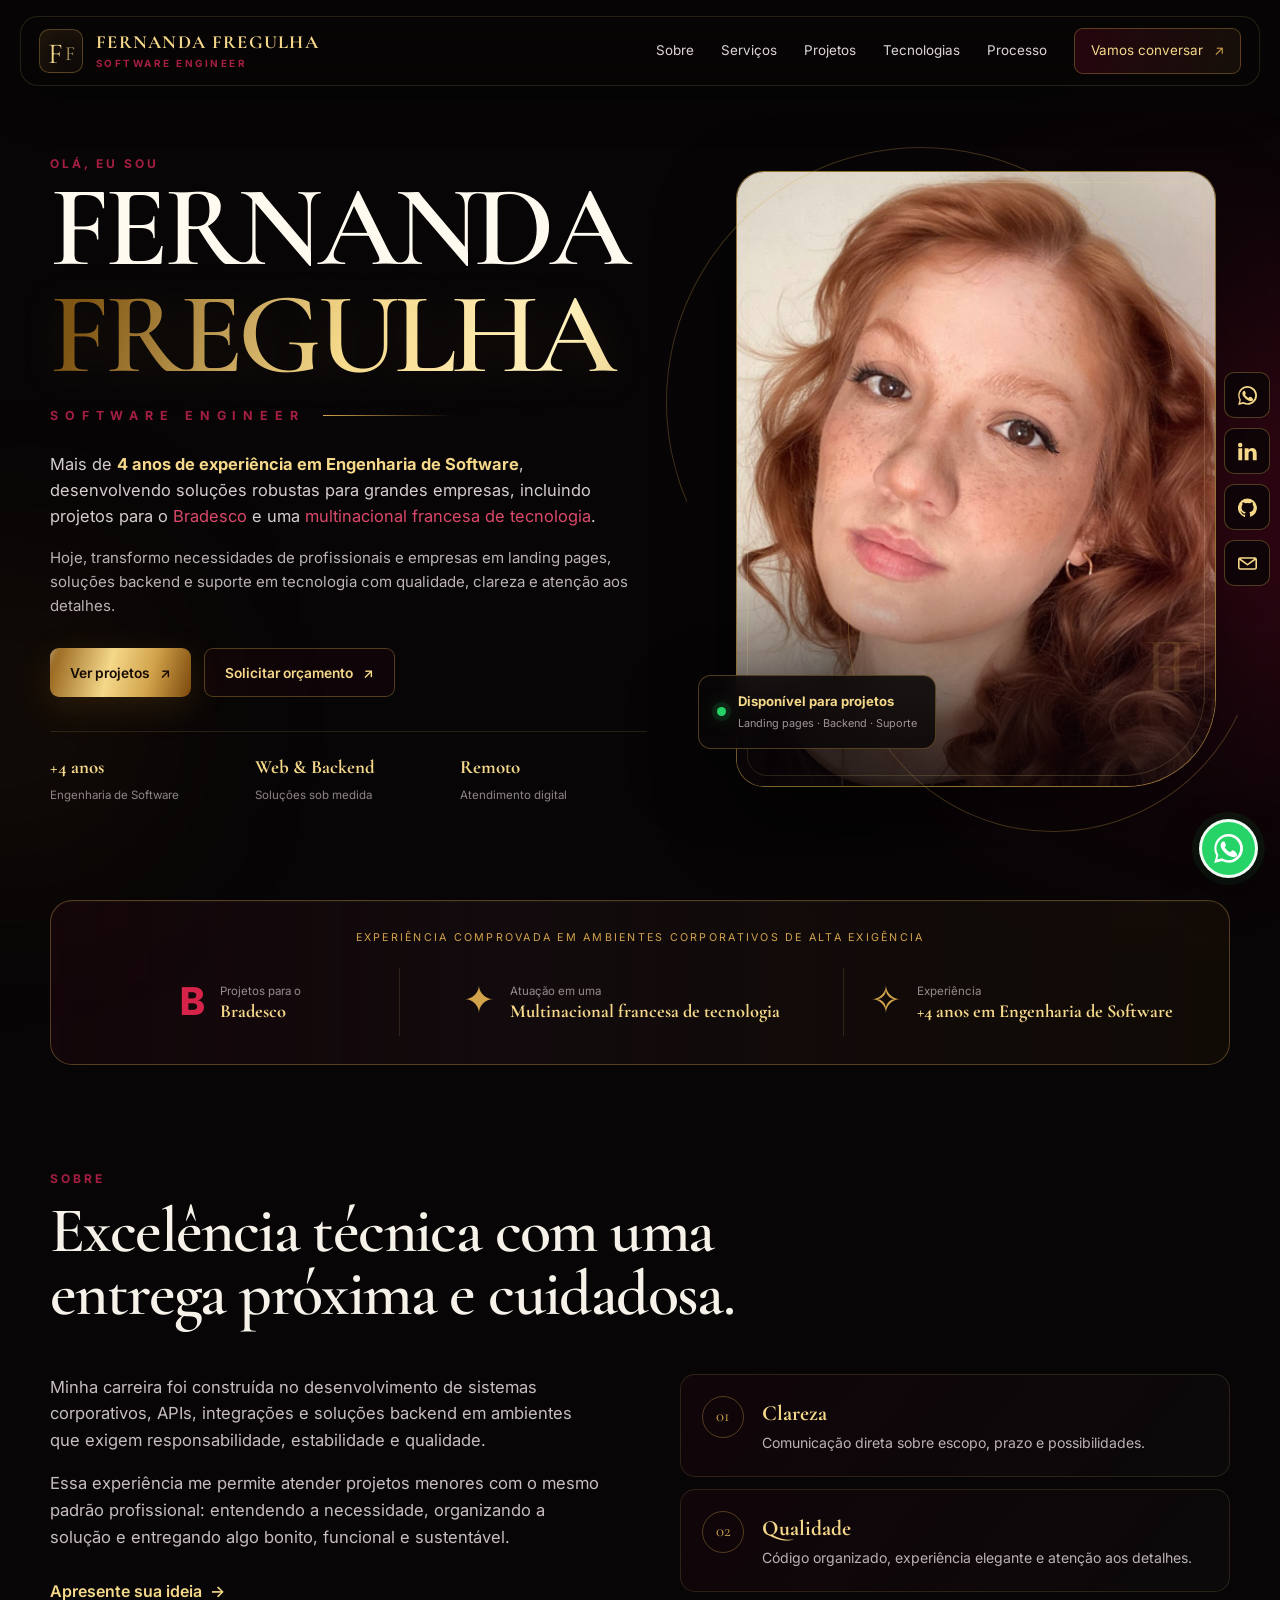
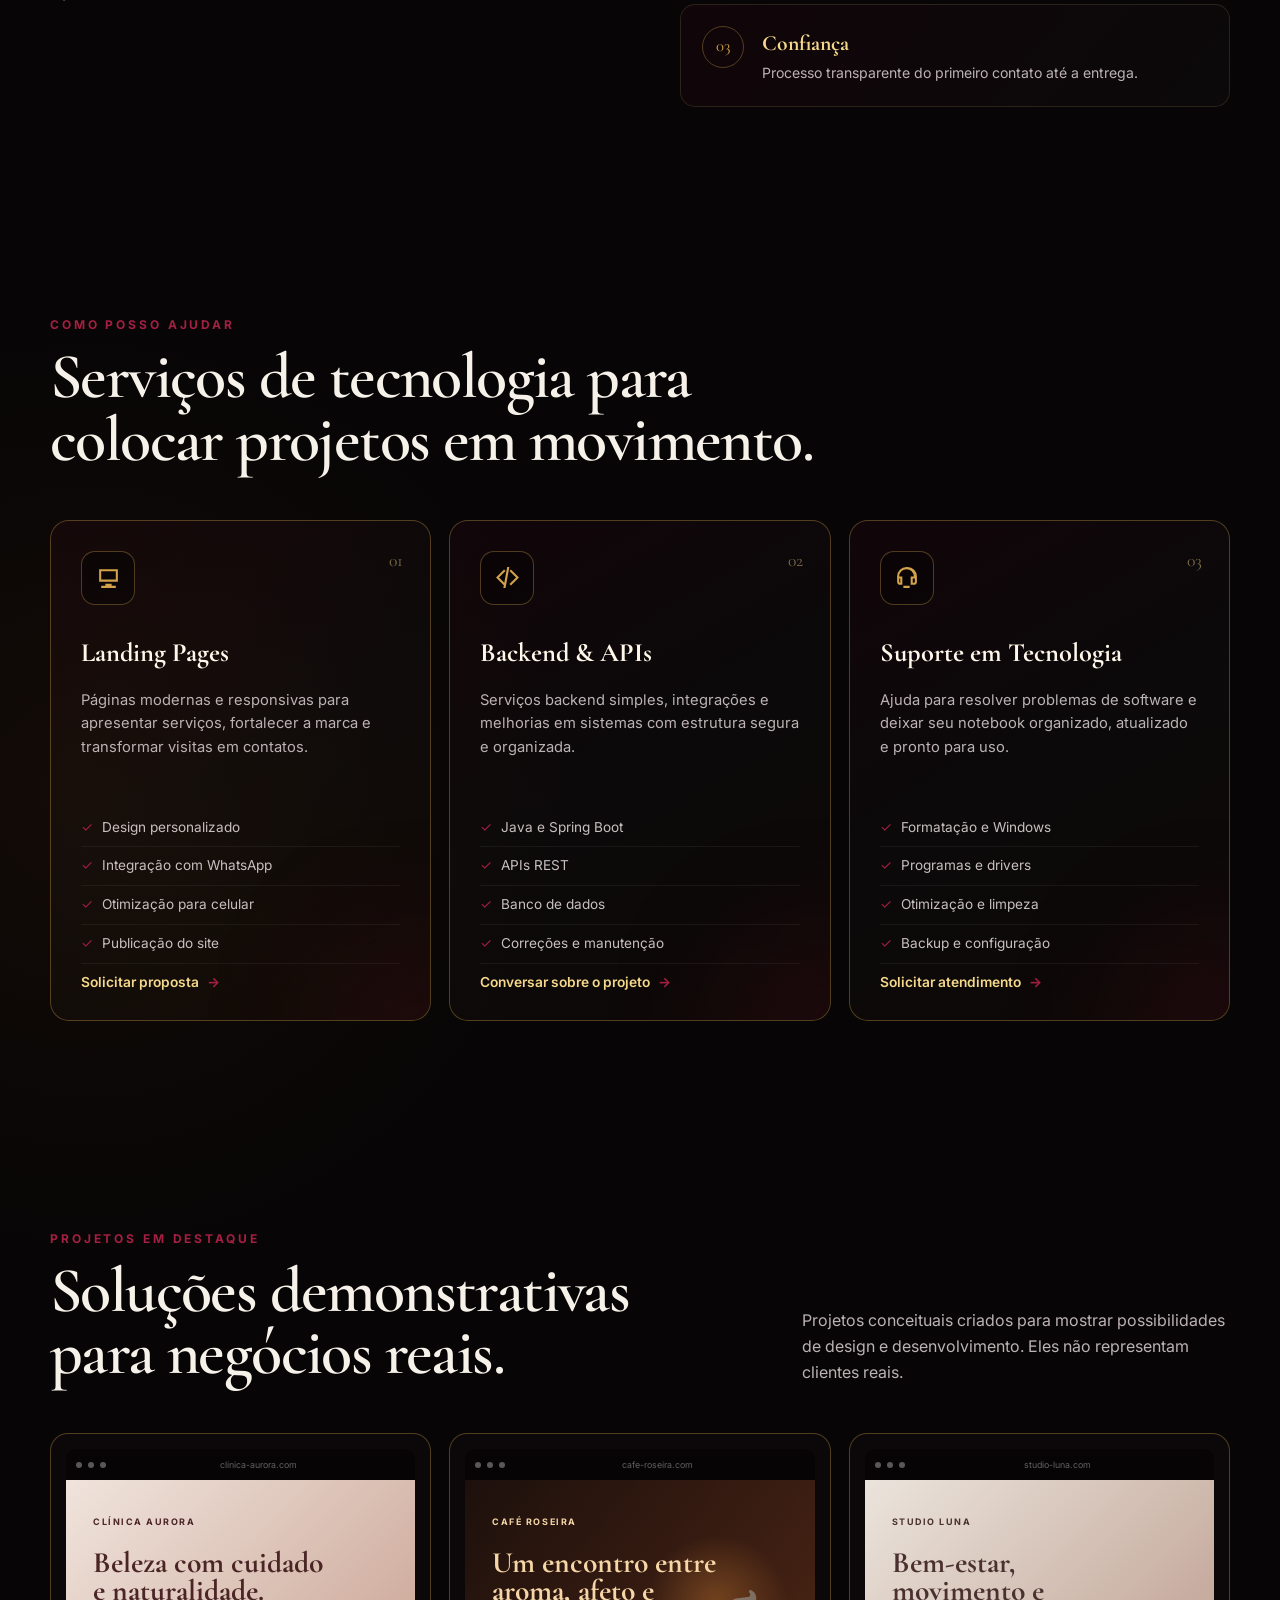
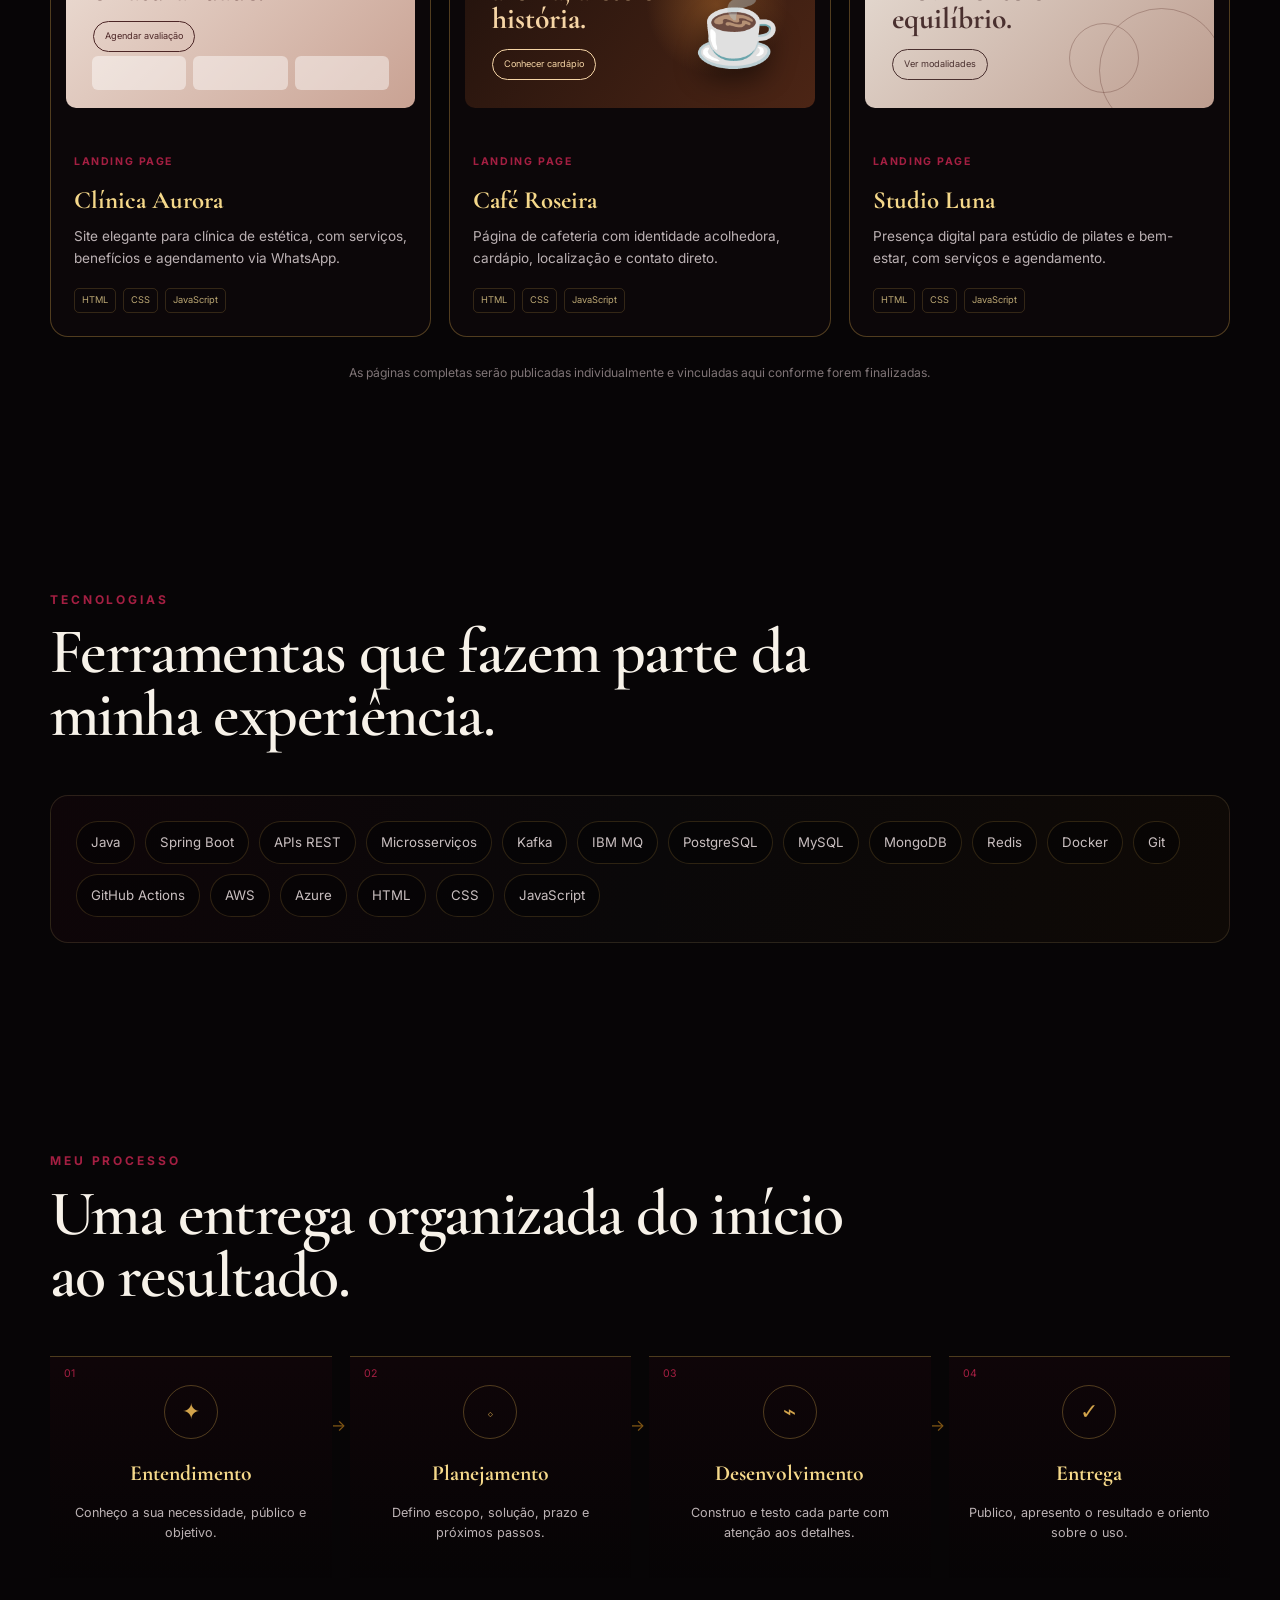
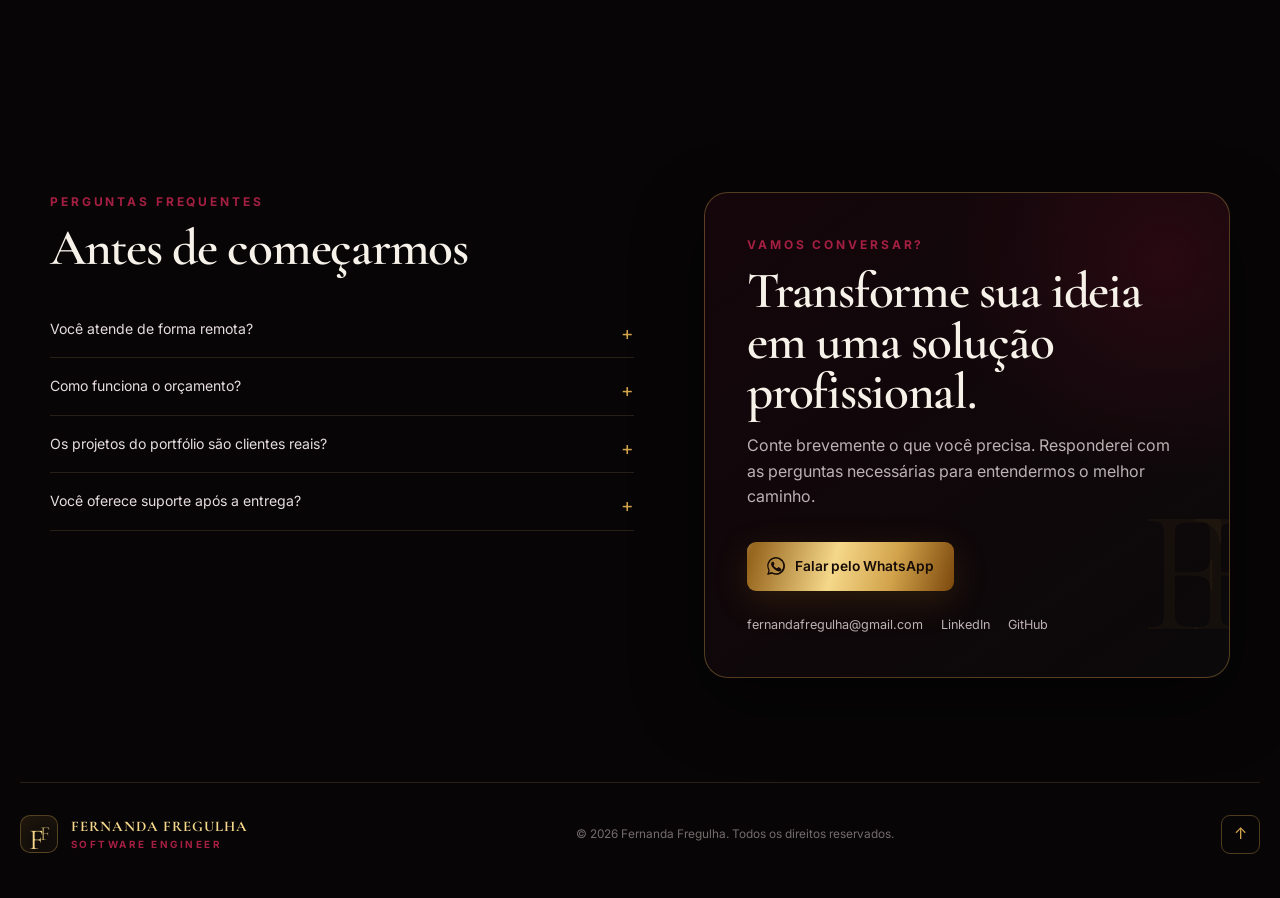
==== commit 02ec2098: "Add files via upload" ====
--- a/index.html
+++ b/index.html
@@ -13,7 +13,7 @@
   <link rel="preconnect" href="https://fonts.googleapis.com">
   <link rel="preconnect" href="https://fonts.gstatic.com" crossorigin>
   <link href="https://fonts.googleapis.com/css2?family=Cormorant+Garamond:wght@500;600;700&family=Inter:wght@400;500;600;700&display=swap" rel="stylesheet">
-  <link rel="stylesheet" href="styles.css">
+  <link rel="stylesheet" href="styles.css?v=mobile-3">
 </head>
 <body>
   <div class="page-texture" aria-hidden="true"></div>
--- a/styles.css
+++ b/styles.css
@@ -310,6 +310,318 @@
   .footer p { order: 3; }
   .whatsapp-float { right: 15px; bottom: 15px; width: 54px; height: 54px; }
 }
+
+
+/* Ajustes de responsividade para celulares: hero mais compacto e foto menos ampliada */
+@media (max-width: 660px) {
+  body { overflow-x: hidden; }
+
+  .hero {
+    padding-top: 94px;
+    padding-bottom: 34px;
+    gap: 26px;
+  }
+
+  .hero-copy { min-width: 0; }
+
+  .eyebrow {
+    margin-bottom: 8px;
+    font-size: .64rem;
+    letter-spacing: .2em;
+  }
+
+  .hero h1 {
+    font-size: clamp(2.85rem, 14.5vw, 3.65rem);
+    line-height: .84;
+    letter-spacing: -.035em;
+  }
+
+  .hero h1 strong { margin-top: 9px; }
+
+  .role {
+    gap: 10px;
+    margin: 18px 0;
+    font-size: .66rem;
+    letter-spacing: .22em;
+  }
+
+  .role::after { width: 68px; }
+
+  .hero-description {
+    font-size: .93rem;
+    line-height: 1.65;
+  }
+
+  .hero-support {
+    font-size: .84rem;
+    line-height: 1.65;
+  }
+
+  .hero-actions { margin: 22px 0; }
+
+  .hero-highlights {
+    margin-top: 23px;
+    padding-top: 16px;
+  }
+
+  .hero-media {
+    display: flex;
+    flex-direction: column;
+    justify-content: center;
+    min-height: auto;
+    width: 100%;
+    padding: 4px 0 8px;
+  }
+
+  .portrait-shell {
+    width: min(76vw, 288px);
+    max-width: none;
+  }
+
+  .portrait-frame {
+    aspect-ratio: 1 / 1.08;
+    border-radius: 21px 21px 58px 21px;
+  }
+
+  .portrait-frame::before {
+    inset: 7px;
+    border-radius: 15px 15px 52px 15px;
+  }
+
+  .portrait-frame img {
+    object-position: center 34%;
+    transform: scale(1);
+  }
+
+  .portrait-monogram {
+    right: 20px;
+    bottom: 39px;
+    font-size: 3.35rem;
+  }
+
+  .orbit-one {
+    width: 320px;
+    height: 320px;
+    top: -15px;
+    left: -36px;
+  }
+
+  .orbit-two {
+    width: 270px;
+    height: 270px;
+    right: -20px;
+    bottom: -24px;
+  }
+
+  .profile-chip {
+    bottom: -18px;
+    padding: 11px 13px;
+    gap: 9px;
+  }
+
+  .profile-chip strong { font-size: .73rem; }
+  .profile-chip small { font-size: .58rem; }
+
+  .social-rail {
+    position: static;
+    transform: none;
+    flex-direction: row;
+    justify-content: center;
+    gap: 9px;
+    margin-top: 37px;
+  }
+
+  .social-button {
+    width: 38px;
+    height: 38px;
+  }
+
+  .social-button:hover { transform: translateY(-3px); }
+}
+
+@media (max-width: 380px) {
+  .section { width: min(100% - 22px, 1180px); }
+  .hero h1 { font-size: clamp(2.55rem, 14vw, 3.1rem); }
+  .portrait-shell { width: min(74vw, 264px); }
+  .role { letter-spacing: .17em; }
+}
+
 @media (prefers-reduced-motion: reduce) {
   *, *::before, *::after { scroll-behavior: auto !important; animation-duration: .01ms !important; animation-iteration-count: 1 !important; transition-duration: .01ms !important; }
 }
+
+/* Correção mobile v3: elimina rolagem horizontal e organiza os destaques */
+html,
+body {
+  width: 100%;
+  max-width: 100%;
+  overflow-x: clip;
+}
+
+body {
+  position: relative;
+}
+
+main,
+.header,
+.footer,
+.section,
+.hero,
+.hero-copy,
+.hero-media,
+.portrait-shell,
+.authority,
+.services-grid,
+.projects-grid,
+.tech-grid,
+.process-grid,
+.faq-contact {
+  min-width: 0;
+}
+
+@supports not (overflow: clip) {
+  html,
+  body {
+    overflow-x: hidden;
+  }
+}
+
+@media (max-width: 660px) {
+  .header {
+    left: 9px;
+    right: 9px;
+    transform: none;
+    width: auto;
+    max-width: calc(100vw - 18px);
+  }
+
+  .section {
+    width: auto;
+    max-width: calc(100vw - 28px);
+    margin-left: 14px;
+    margin-right: 14px;
+  }
+
+  .hero-copy,
+  .hero-media,
+  .hero-actions,
+  .hero-highlights,
+  .authority-grid,
+  .projects-grid,
+  .services-grid,
+  .process-grid,
+  .faq-contact {
+    width: 100%;
+    max-width: 100%;
+  }
+
+  .hero h1,
+  .hero-description,
+  .hero-support,
+  .role {
+    max-width: 100%;
+  }
+
+  .hero-highlights {
+    display: grid;
+    grid-template-columns: 1fr;
+    gap: 0;
+    overflow: hidden;
+  }
+
+  .hero-highlights div {
+    display: flex !important;
+    grid-template-columns: none !important;
+    align-items: center;
+    justify-content: space-between;
+    gap: 16px;
+    width: 100%;
+    min-width: 0;
+    padding: 10px 0;
+    border-bottom: 1px solid rgba(234, 199, 126, .10);
+  }
+
+  .hero-highlights div:last-child {
+    border-bottom: 0;
+  }
+
+  .hero-highlights strong {
+    flex: 0 1 46%;
+    min-width: 0;
+    font-size: 1.05rem;
+    line-height: 1.15;
+    white-space: normal;
+    overflow-wrap: anywhere;
+  }
+
+  .hero-highlights span {
+    flex: 1 1 auto;
+    min-width: 0;
+    margin: 0;
+    text-align: right;
+    line-height: 1.35;
+    overflow-wrap: anywhere;
+  }
+
+  .hero-media {
+    overflow: hidden;
+  }
+
+  .portrait-shell {
+    max-width: calc(100vw - 72px);
+  }
+
+  .gold-orbit {
+    max-width: 115vw;
+    max-height: 115vw;
+  }
+
+  .social-rail {
+    position: static !important;
+    right: auto !important;
+    top: auto !important;
+    transform: none !important;
+    width: 100%;
+    max-width: 100%;
+  }
+
+  .profile-chip {
+    max-width: calc(100vw - 52px);
+  }
+
+  .profile-chip div {
+    min-width: 0;
+  }
+
+  .profile-chip small {
+    white-space: normal;
+  }
+
+  .authority,
+  .contact-card,
+  .service-card,
+  .project-card,
+  .tech-grid,
+  .faq {
+    max-width: 100%;
+  }
+
+  .whatsapp-float {
+    right: 12px;
+  }
+}
+
+@media (max-width: 390px) {
+  .hero-highlights div {
+    gap: 12px;
+  }
+
+  .hero-highlights strong {
+    flex-basis: 48%;
+    font-size: .98rem;
+  }
+
+  .hero-highlights span {
+    font-size: .69rem;
+  }
+}
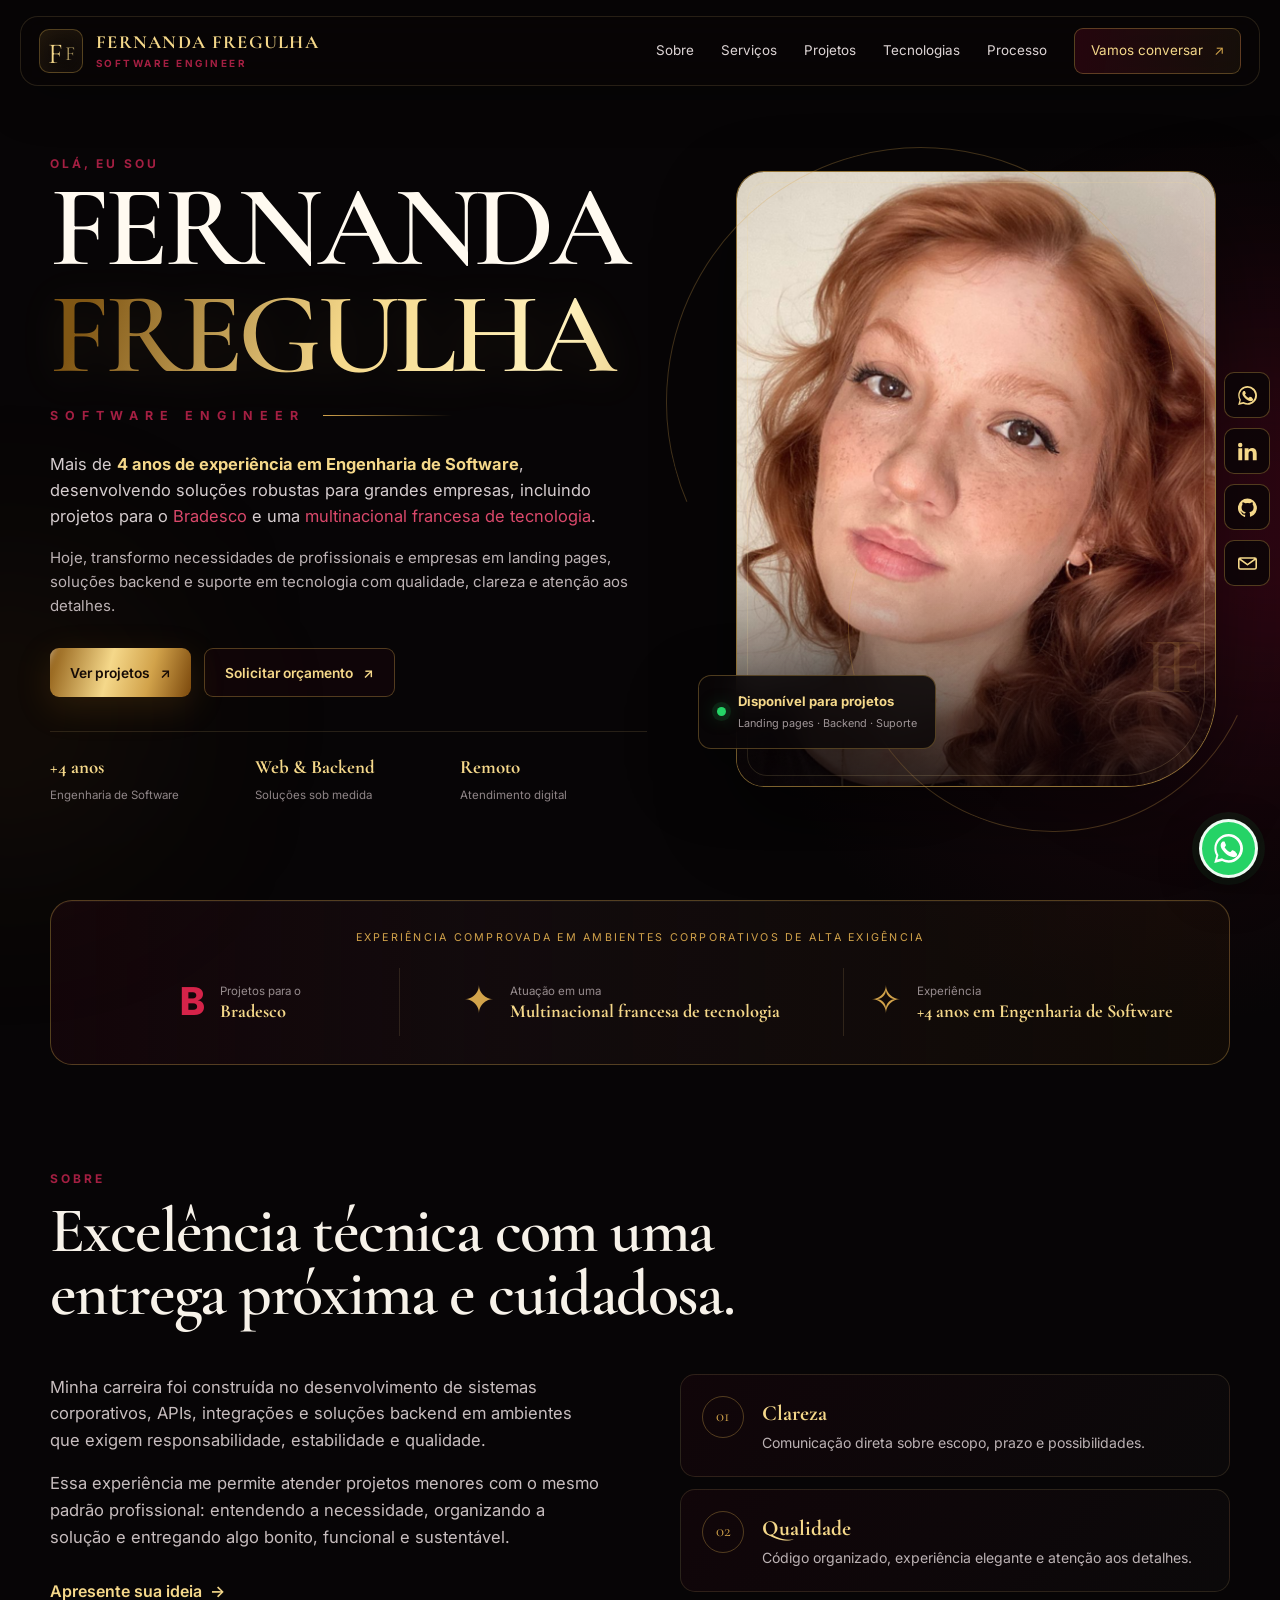
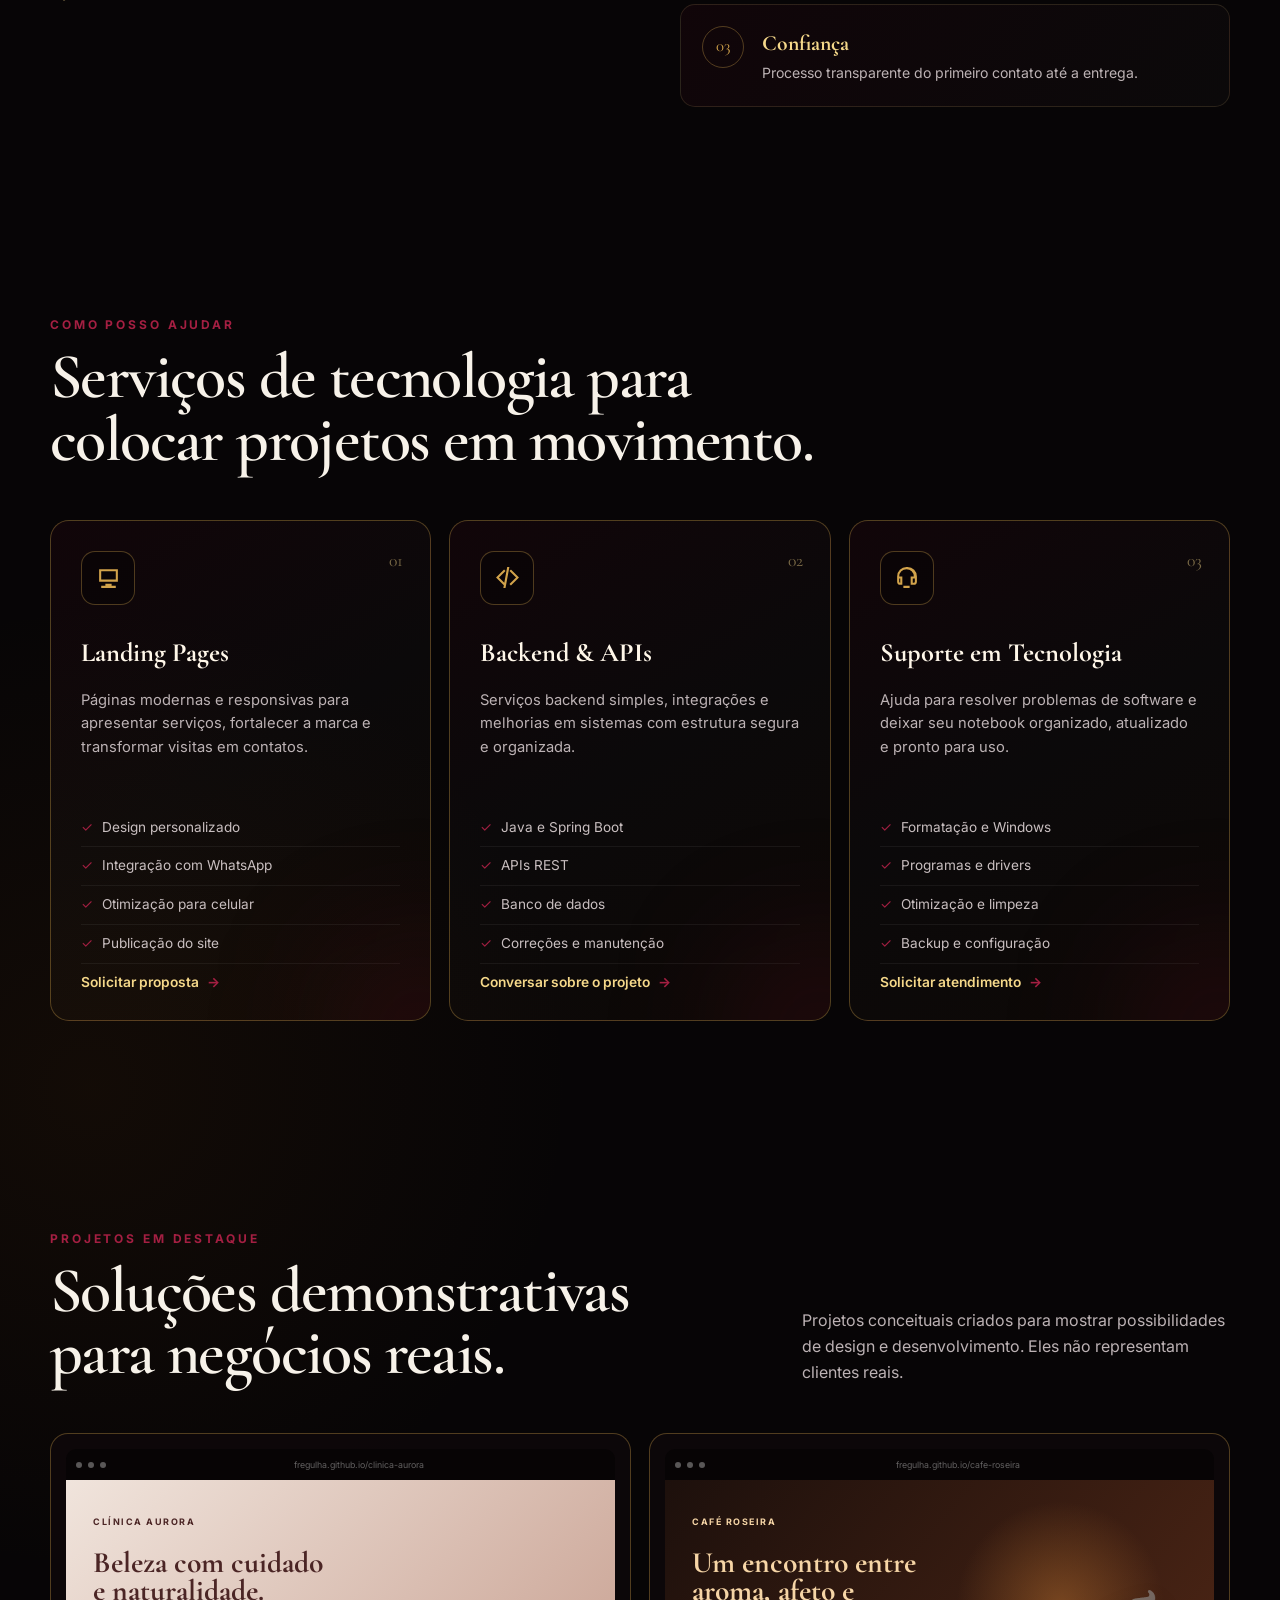
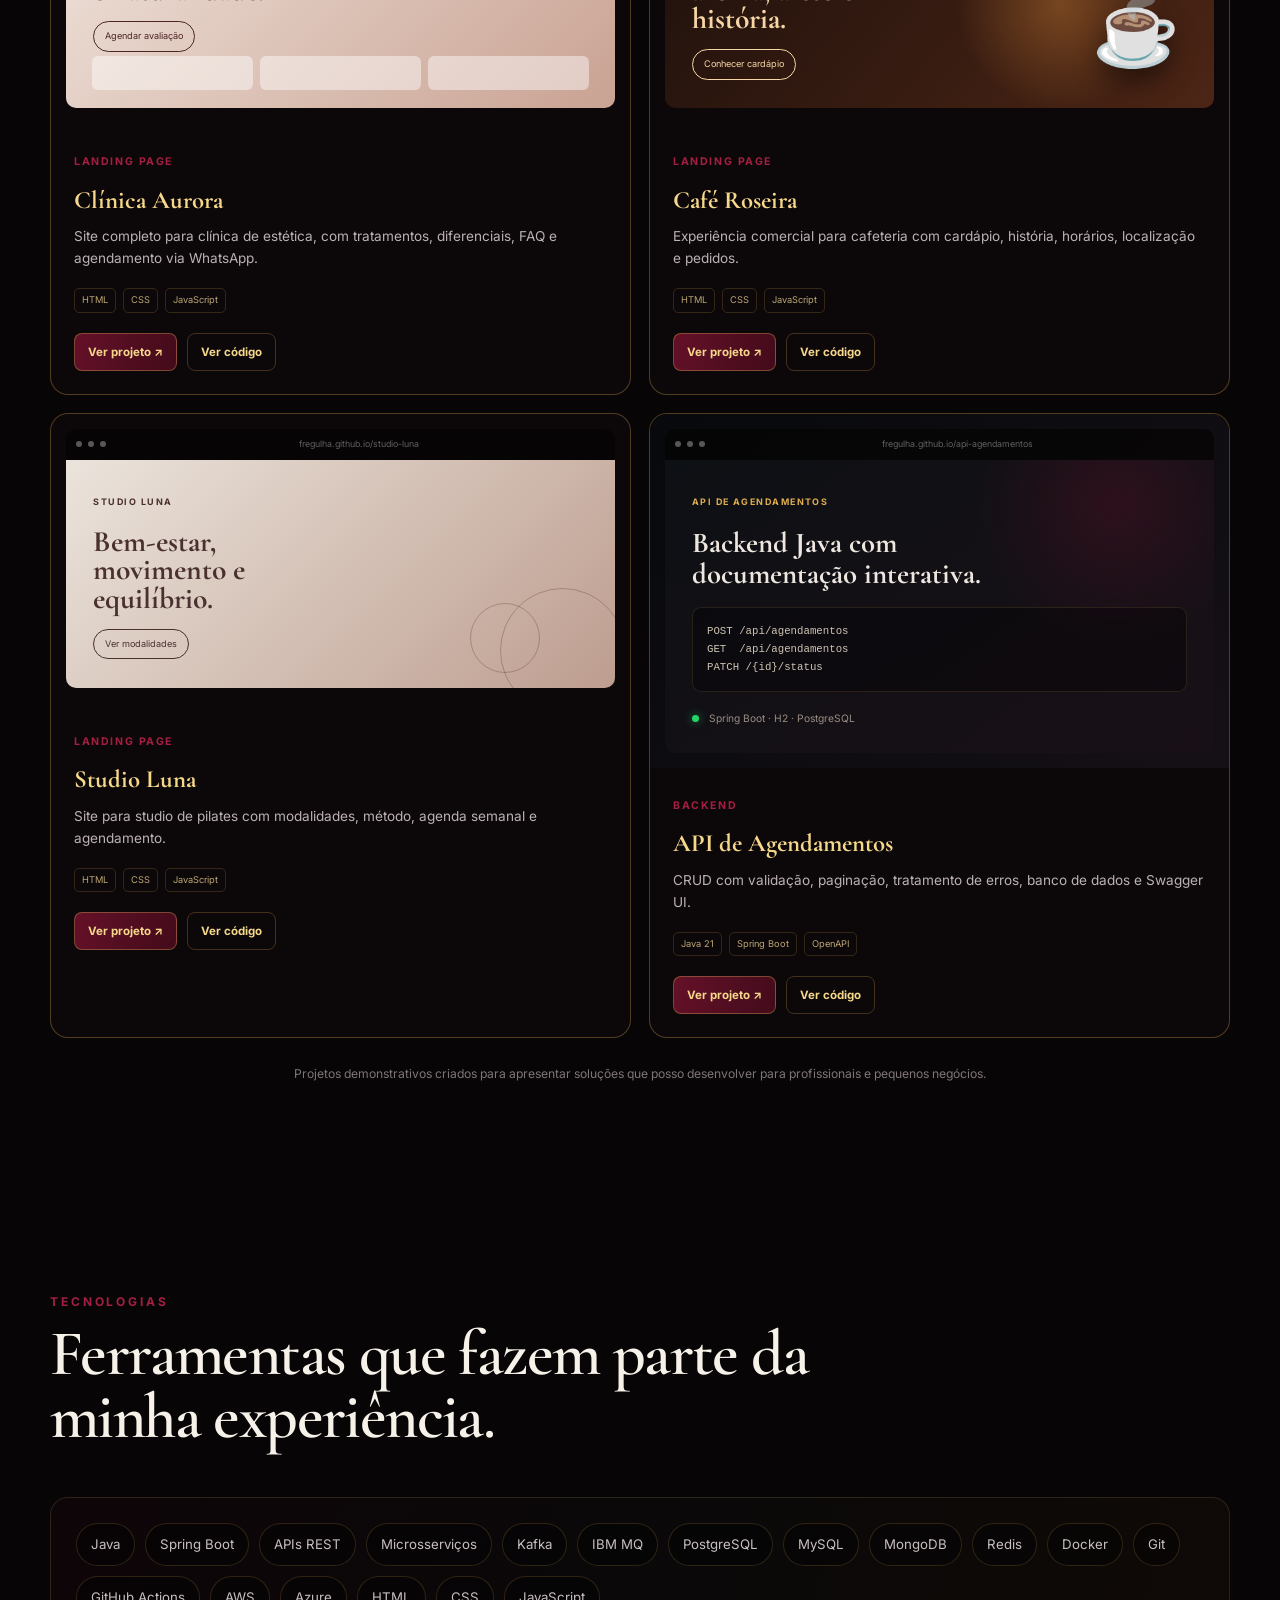
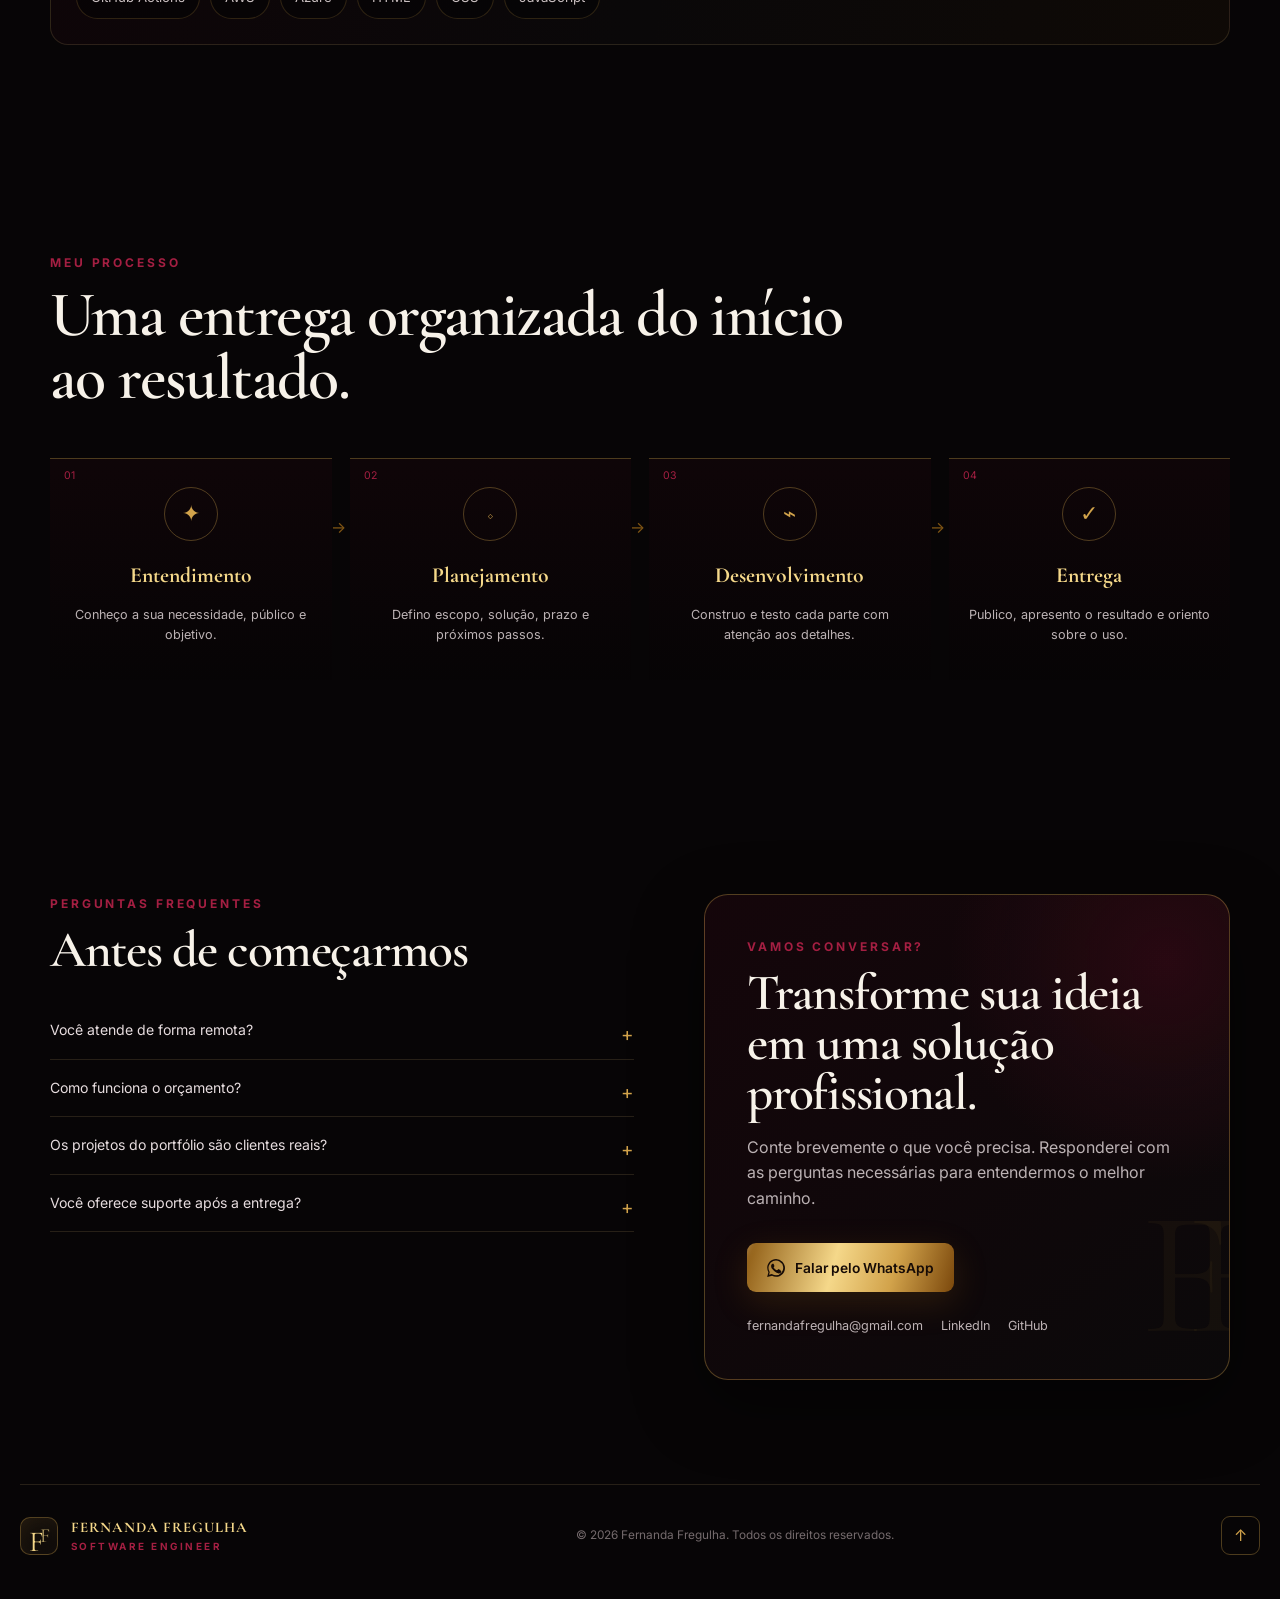
==== commit 05bc73d1: "Adiciona links finais dos projetos ao portfólio" ====
--- a/index.html
+++ b/index.html
@@ -13,7 +13,7 @@
   <link rel="preconnect" href="https://fonts.googleapis.com">
   <link rel="preconnect" href="https://fonts.gstatic.com" crossorigin>
   <link href="https://fonts.googleapis.com/css2?family=Cormorant+Garamond:wght@500;600;700&family=Inter:wght@400;500;600;700&display=swap" rel="stylesheet">
-  <link rel="stylesheet" href="styles.css?v=mobile-3">
+  <link rel="stylesheet" href="styles.css?v=projects-1">
 </head>
 <body>
   <div class="page-texture" aria-hidden="true"></div>
@@ -166,28 +166,25 @@
       </div>
       <div class="projects-grid">
         <article class="project-card reveal">
-          <div class="project-preview preview-clinic">
-            <div class="browser-bar"><i></i><i></i><i></i><span>clinica-aurora.com</span></div>
-            <div class="clinic-page"><small>Clínica Aurora</small><h3>Beleza com cuidado e naturalidade.</h3><button>Agendar avaliação</button><div class="clinic-cards"><i></i><i></i><i></i></div></div>
-          </div>
-          <div class="project-copy"><span>Landing Page</span><h3>Clínica Aurora</h3><p>Site elegante para clínica de estética, com serviços, benefícios e agendamento via WhatsApp.</p><div><small>HTML</small><small>CSS</small><small>JavaScript</small></div></div>
+          <div class="project-preview preview-clinic"><div class="browser-bar"><i></i><i></i><i></i><span>fregulha.github.io/clinica-aurora</span></div><div class="clinic-page"><small>Clínica Aurora</small><h3>Beleza com cuidado e naturalidade.</h3><button>Agendar avaliação</button><div class="clinic-cards"><i></i><i></i><i></i></div></div></div>
+          <div class="project-copy"><span>Landing Page</span><h3>Clínica Aurora</h3><p>Site completo para clínica de estética, com tratamentos, diferenciais, FAQ e agendamento via WhatsApp.</p><div class="project-tags"><small>HTML</small><small>CSS</small><small>JavaScript</small></div><div class="project-actions"><a href="https://fregulha.github.io/clinica-aurora/" target="_blank" rel="noopener">Ver projeto ↗</a><a href="https://github.com/fregulha/clinica-aurora" target="_blank" rel="noopener">Ver código</a></div></div>
         </article>
         <article class="project-card reveal delay-one">
-          <div class="project-preview preview-cafe">
-            <div class="browser-bar"><i></i><i></i><i></i><span>cafe-roseira.com</span></div>
-            <div class="cafe-page"><small>Café Roseira</small><h3>Um encontro entre aroma, afeto e história.</h3><button>Conhecer cardápio</button><div class="coffee-cup">☕</div></div>
-          </div>
-          <div class="project-copy"><span>Landing Page</span><h3>Café Roseira</h3><p>Página de cafeteria com identidade acolhedora, cardápio, localização e contato direto.</p><div><small>HTML</small><small>CSS</small><small>JavaScript</small></div></div>
+          <div class="project-preview preview-cafe"><div class="browser-bar"><i></i><i></i><i></i><span>fregulha.github.io/cafe-roseira</span></div><div class="cafe-page"><small>Café Roseira</small><h3>Um encontro entre aroma, afeto e história.</h3><button>Conhecer cardápio</button><div class="coffee-cup">☕</div></div></div>
+          <div class="project-copy"><span>Landing Page</span><h3>Café Roseira</h3><p>Experiência comercial para cafeteria com cardápio, história, horários, localização e pedidos.</p><div class="project-tags"><small>HTML</small><small>CSS</small><small>JavaScript</small></div><div class="project-actions"><a href="https://fregulha.github.io/cafe-roseira/" target="_blank" rel="noopener">Ver projeto ↗</a><a href="https://github.com/fregulha/cafe-roseira" target="_blank" rel="noopener">Ver código</a></div></div>
         </article>
         <article class="project-card reveal delay-two">
-          <div class="project-preview preview-studio">
-            <div class="browser-bar"><i></i><i></i><i></i><span>studio-luna.com</span></div>
-            <div class="studio-page"><small>Studio Luna</small><h3>Bem-estar, movimento e equilíbrio.</h3><button>Ver modalidades</button><div class="studio-shapes"><i></i><i></i></div></div>
-          </div>
-          <div class="project-copy"><span>Landing Page</span><h3>Studio Luna</h3><p>Presença digital para estúdio de pilates e bem-estar, com serviços e agendamento.</p><div><small>HTML</small><small>CSS</small><small>JavaScript</small></div></div>
-        </article>
-      </div>
-      <p class="project-note reveal">As páginas completas serão publicadas individualmente e vinculadas aqui conforme forem finalizadas.</p>
+          <div class="project-preview preview-studio"><div class="browser-bar"><i></i><i></i><i></i><span>fregulha.github.io/studio-luna</span></div><div class="studio-page"><small>Studio Luna</small><h3>Bem-estar, movimento e equilíbrio.</h3><button>Ver modalidades</button><div class="studio-shapes"><i></i><i></i></div></div></div>
+          <div class="project-copy"><span>Landing Page</span><h3>Studio Luna</h3><p>Site para studio de pilates com modalidades, método, agenda semanal e agendamento.</p><div class="project-tags"><small>HTML</small><small>CSS</small><small>JavaScript</small></div><div class="project-actions"><a href="https://fregulha.github.io/studio-luna/" target="_blank" rel="noopener">Ver projeto ↗</a><a href="https://github.com/fregulha/studio-luna" target="_blank" rel="noopener">Ver código</a></div></div>
+        </article>
+        <article class="project-card project-api reveal delay-three">
+          <div class="project-preview api-page"><div class="browser-bar"><i></i><i></i><i></i><span>fregulha.github.io/api-agendamentos</span></div><div class="api-terminal"><small>API DE AGENDAMENTOS</small><h3>Backend Java com documentação interativa.</h3><pre><code>POST /api/agendamentos
+GET  /api/agendamentos
+PATCH /{id}/status</code></pre><div class="api-status"><i></i> Spring Boot · H2 · PostgreSQL</div></div></div>
+          <div class="project-copy"><span>Backend</span><h3>API de Agendamentos</h3><p>CRUD com validação, paginação, tratamento de erros, banco de dados e Swagger UI.</p><div class="project-tags"><small>Java 21</small><small>Spring Boot</small><small>OpenAPI</small></div><div class="project-actions"><a href="https://fregulha.github.io/api-agendamentos/" target="_blank" rel="noopener">Ver projeto ↗</a><a href="https://github.com/fregulha/api-agendamentos" target="_blank" rel="noopener">Ver código</a></div></div>
+        </article>
+      </div>
+      <p class="project-note reveal">Projetos demonstrativos criados para apresentar soluções que posso desenvolver para profissionais e pequenos negócios.</p>
     </section>
 
     <section class="section section-space" id="tecnologias">
--- a/styles.css
+++ b/styles.css
@@ -625,3 +625,23 @@
     font-size: .69rem;
   }
 }
+
+
+/* Atualização dos projetos publicados */
+@media (min-width: 1081px) {
+  .projects-grid { grid-template-columns: repeat(2, 1fr); }
+}
+.project-copy .project-tags { display:flex; gap:7px; flex-wrap:wrap; }
+.project-copy .project-actions { display:flex; gap:10px; flex-wrap:wrap; margin-top:20px; }
+.project-actions a { min-height:38px; padding:0 13px; display:inline-flex; align-items:center; justify-content:center; border:1px solid rgba(210,163,75,.28); border-radius:8px; color:var(--gold-light); font-size:.72rem; font-weight:700; transition:.2s; }
+.project-actions a:first-child { background:linear-gradient(110deg,rgba(139,22,54,.7),rgba(81,12,32,.8)); border-color:rgba(231,187,88,.34); }
+.project-actions a:hover { transform:translateY(-2px); border-color:rgba(245,216,138,.58); }
+.project-card .project-copy { min-height:250px; }
+.api-page { background:linear-gradient(135deg,#07090c,#151016); }
+.api-terminal { min-height:228px; padding:27px; border-radius:0 0 10px 10px; color:#eee7e0; background:radial-gradient(circle at 82% 15%,rgba(122,18,49,.25),transparent 27%),linear-gradient(145deg,#0d1014,#191017); }
+.api-terminal small { color:#dfad4d; letter-spacing:.16em; }
+.api-terminal h3 { max-width:330px; margin:16px 0; font-family:var(--serif); font-size:1.8rem; line-height:1.05; }
+.api-terminal pre { margin:18px 0; padding:14px; border:1px solid rgba(210,163,75,.15); border-radius:9px; background:rgba(0,0,0,.32); color:#cfc4b5; font-size:.67rem; line-height:1.7; overflow:auto; }
+.api-status { color:#9a8e82; font-size:.64rem; }
+.api-status i { display:inline-block; width:7px; height:7px; margin-right:7px; border-radius:50%; background:#25d366; box-shadow:0 0 10px rgba(37,211,102,.6); }
+@media(max-width:660px){.project-copy .project-actions{flex-direction:column}.project-actions a{width:100%}.project-card .project-copy{min-height:0}}
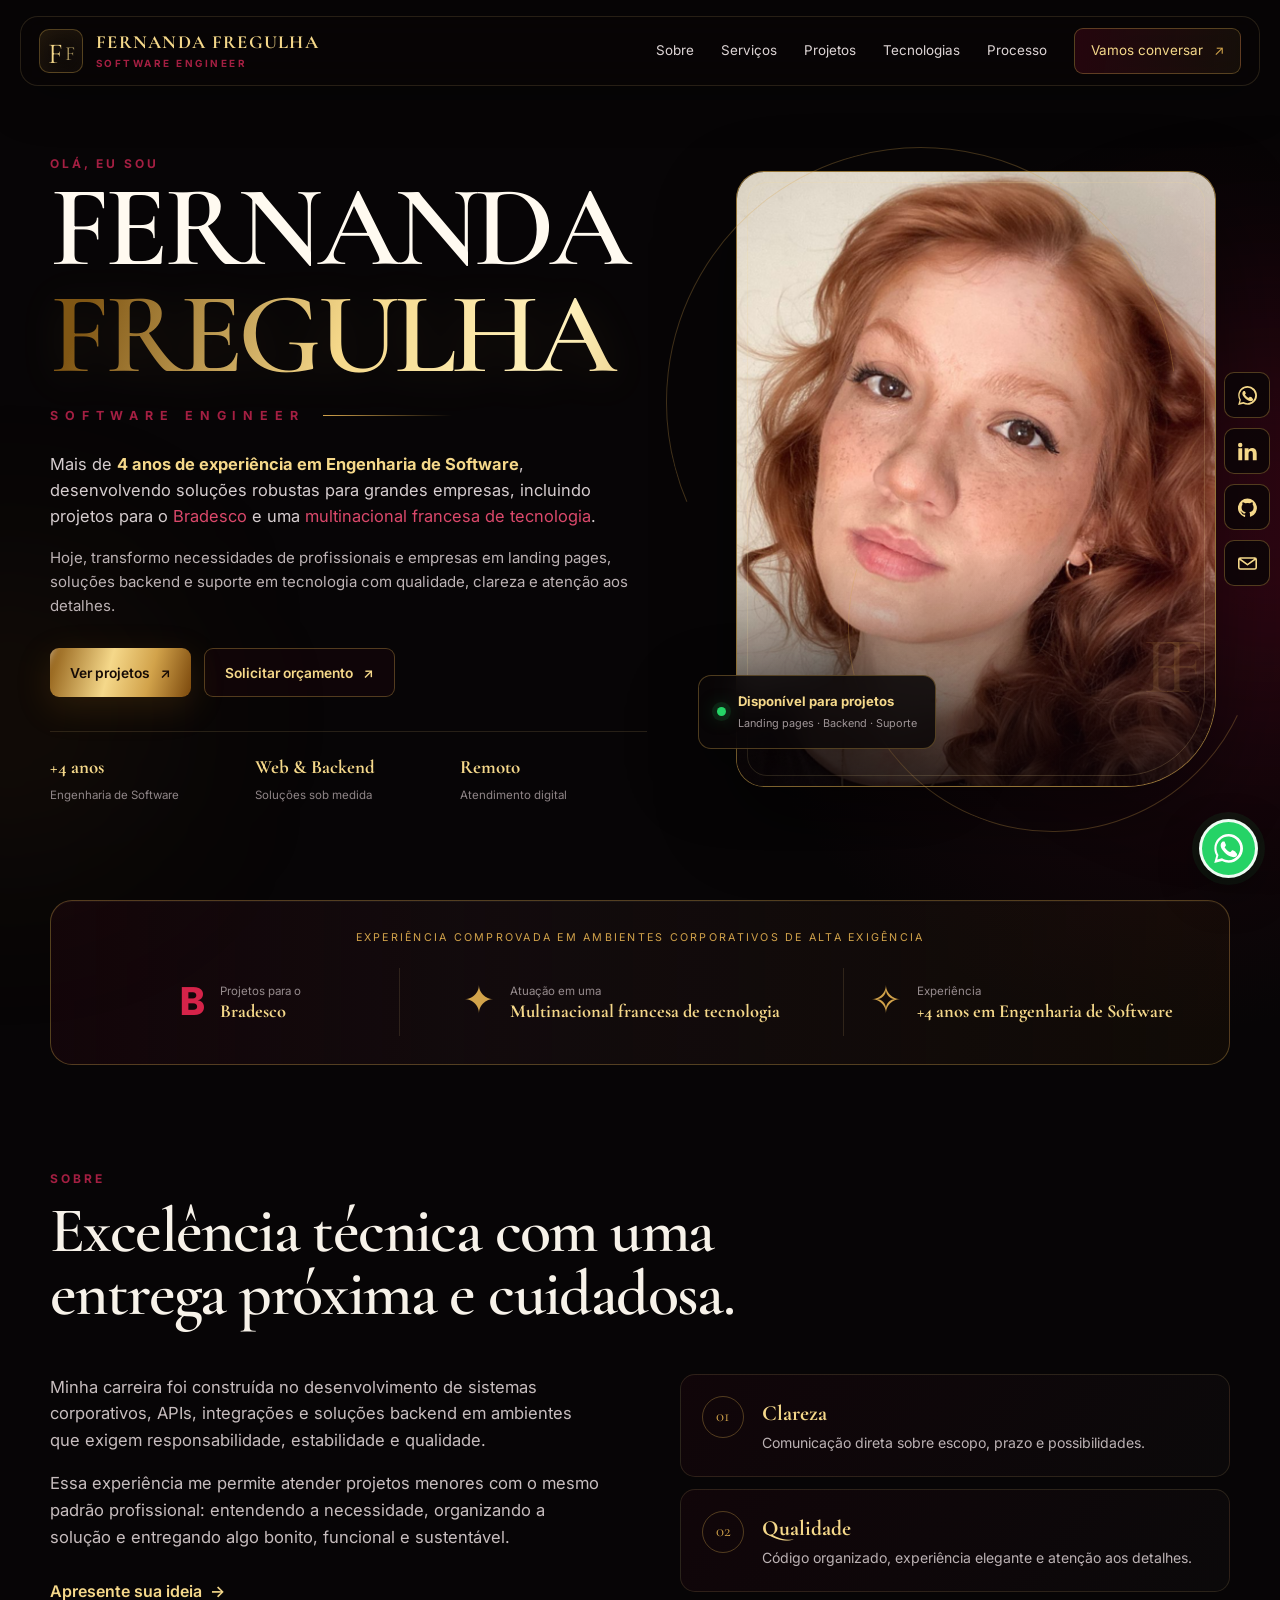
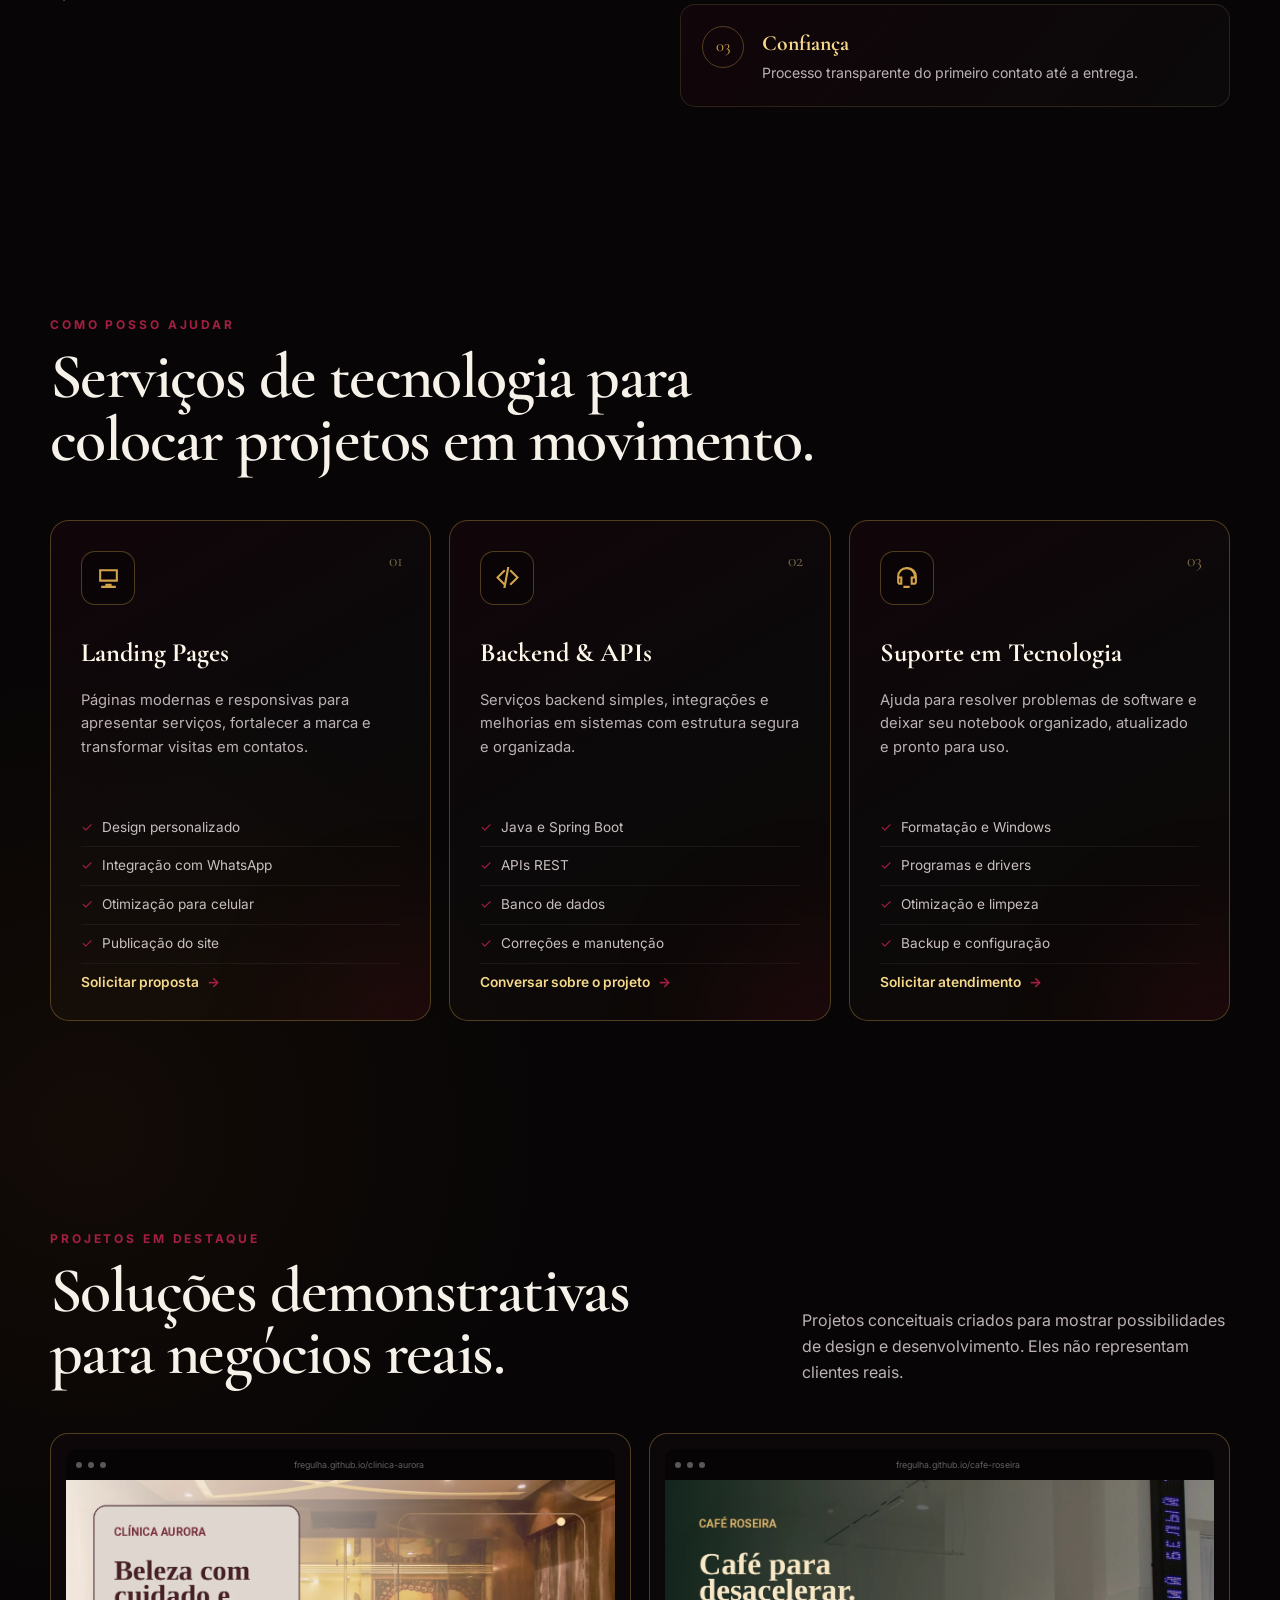
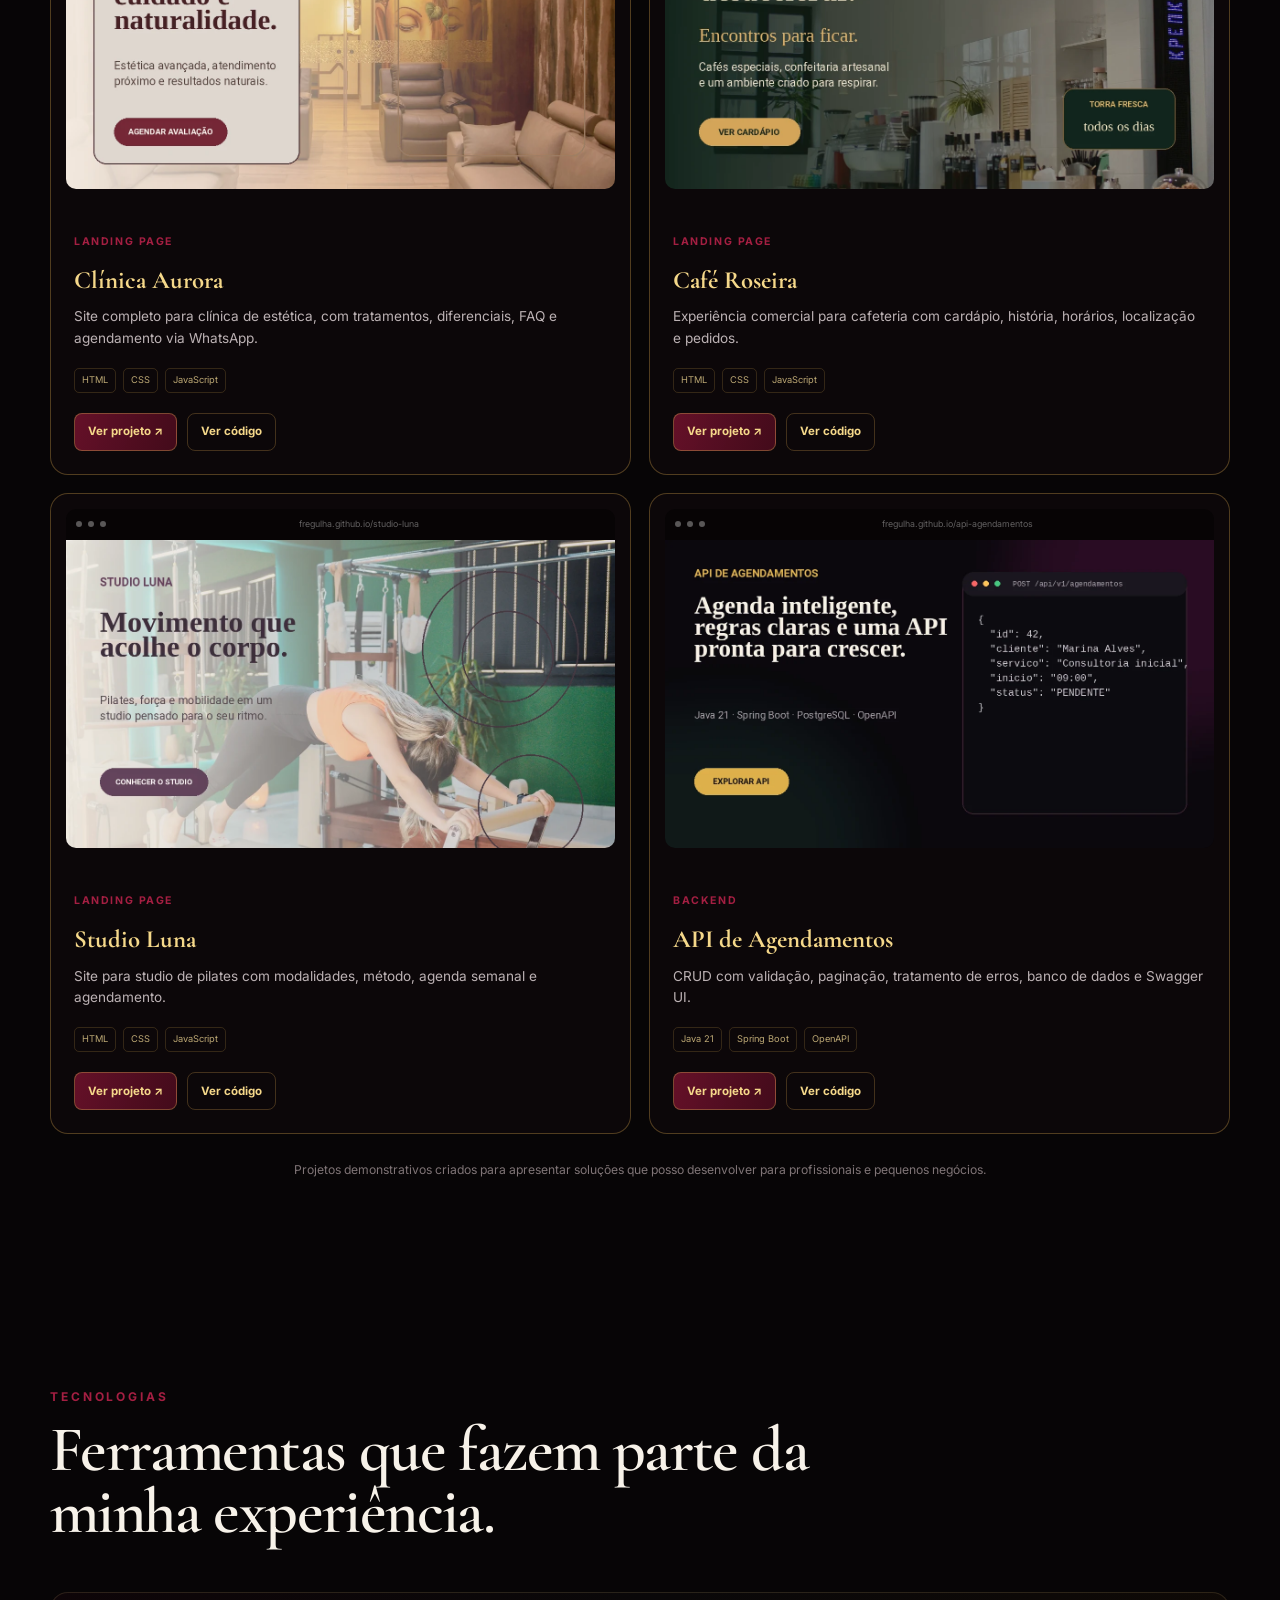
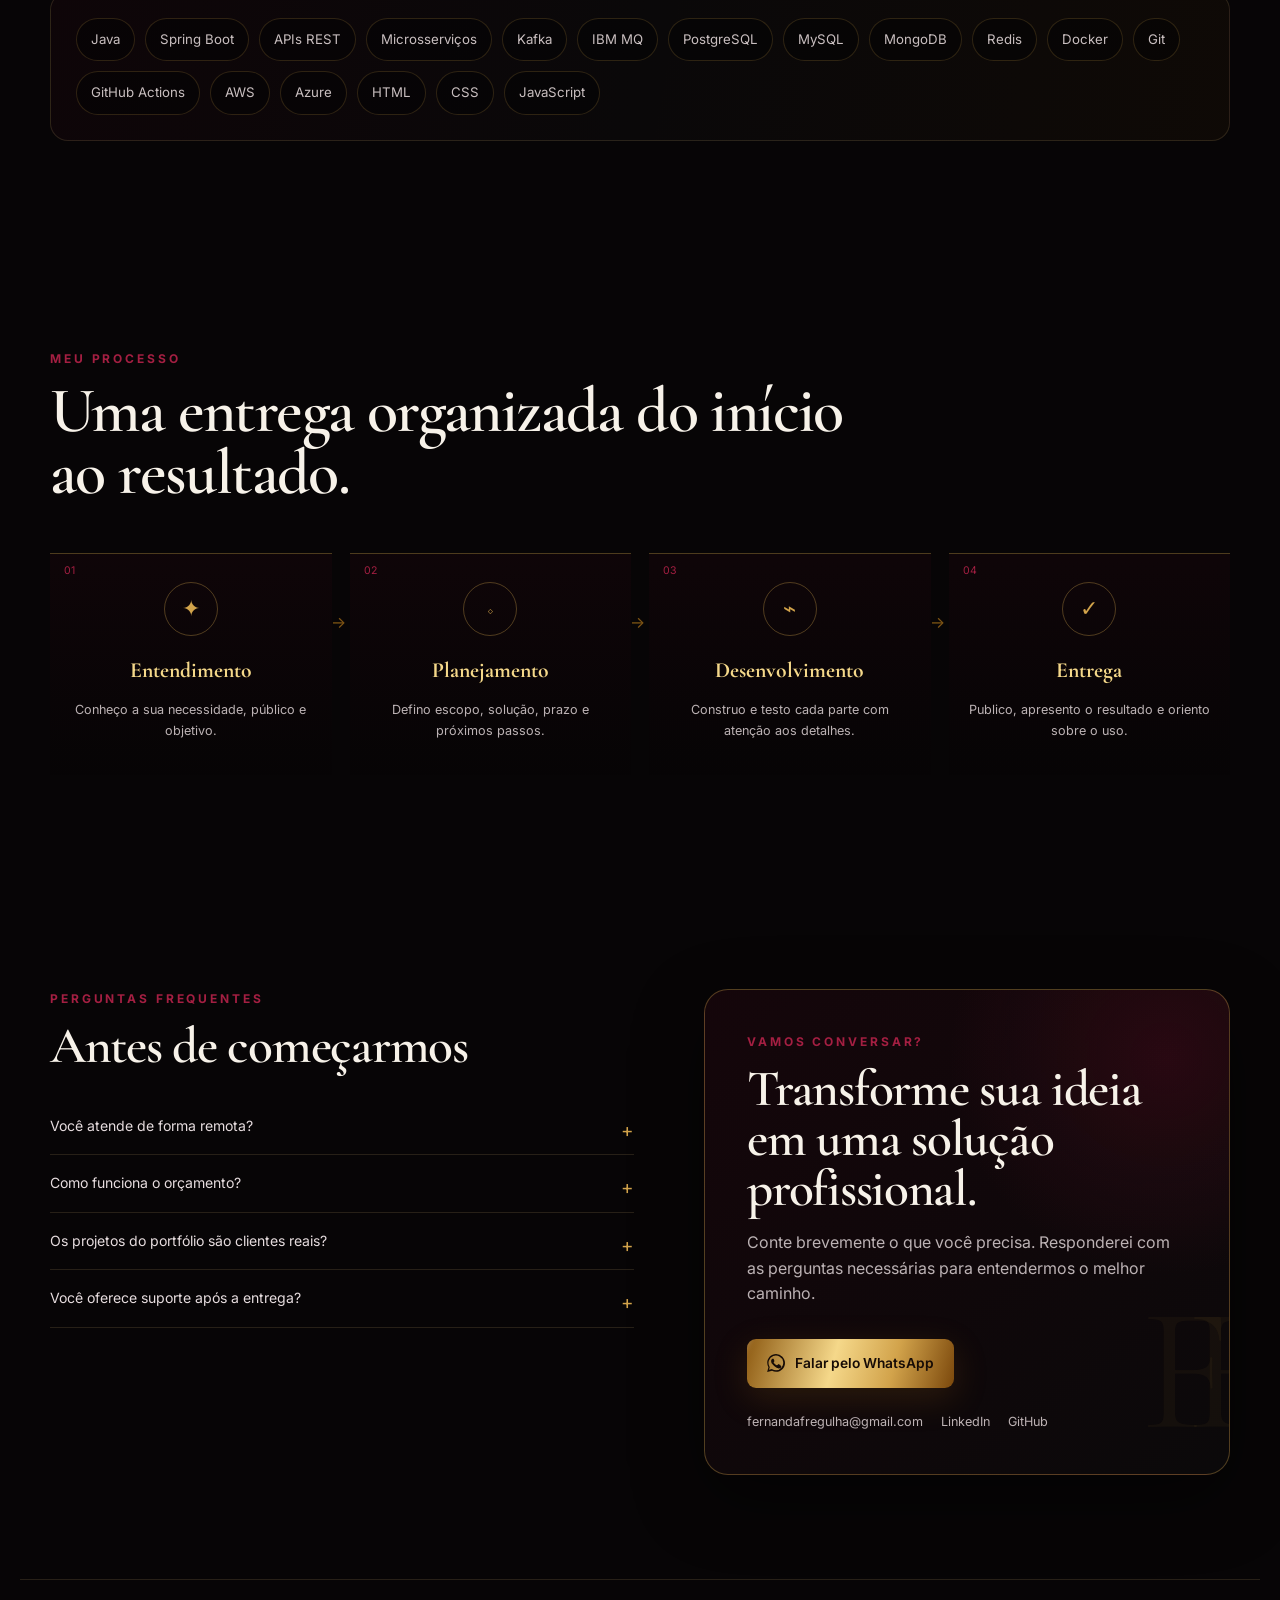
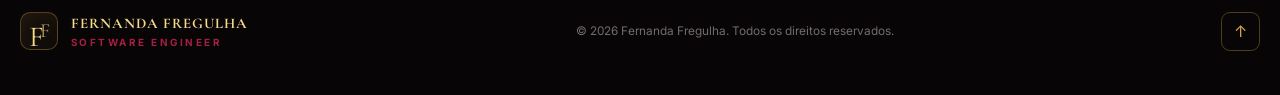
==== commit 01599aba: "Atualiza imagens dos projetos no portfólio" ====
--- a/index.html
+++ b/index.html
@@ -13,7 +13,7 @@
   <link rel="preconnect" href="https://fonts.googleapis.com">
   <link rel="preconnect" href="https://fonts.gstatic.com" crossorigin>
   <link href="https://fonts.googleapis.com/css2?family=Cormorant+Garamond:wght@500;600;700&family=Inter:wght@400;500;600;700&display=swap" rel="stylesheet">
-  <link rel="stylesheet" href="styles.css?v=projects-1">
+  <link rel="stylesheet" href="styles.css?v=projects-2">
 </head>
 <body>
   <div class="page-texture" aria-hidden="true"></div>
@@ -166,21 +166,39 @@
       </div>
       <div class="projects-grid">
         <article class="project-card reveal">
-          <div class="project-preview preview-clinic"><div class="browser-bar"><i></i><i></i><i></i><span>fregulha.github.io/clinica-aurora</span></div><div class="clinic-page"><small>Clínica Aurora</small><h3>Beleza com cuidado e naturalidade.</h3><button>Agendar avaliação</button><div class="clinic-cards"><i></i><i></i><i></i></div></div></div>
+          <div class="project-preview project-preview-image">
+            <div class="browser-bar"><i></i><i></i><i></i><span>fregulha.github.io/clinica-aurora</span></div>
+            <a class="project-shot" href="https://fregulha.github.io/clinica-aurora/" target="_blank" rel="noopener" aria-label="Abrir Clínica Aurora">
+              <img src="assets/projects/clinica-aurora.webp" alt="Prévia atualizada da landing page Clínica Aurora" loading="lazy">
+            </a>
+          </div>
           <div class="project-copy"><span>Landing Page</span><h3>Clínica Aurora</h3><p>Site completo para clínica de estética, com tratamentos, diferenciais, FAQ e agendamento via WhatsApp.</p><div class="project-tags"><small>HTML</small><small>CSS</small><small>JavaScript</small></div><div class="project-actions"><a href="https://fregulha.github.io/clinica-aurora/" target="_blank" rel="noopener">Ver projeto ↗</a><a href="https://github.com/fregulha/clinica-aurora" target="_blank" rel="noopener">Ver código</a></div></div>
         </article>
         <article class="project-card reveal delay-one">
-          <div class="project-preview preview-cafe"><div class="browser-bar"><i></i><i></i><i></i><span>fregulha.github.io/cafe-roseira</span></div><div class="cafe-page"><small>Café Roseira</small><h3>Um encontro entre aroma, afeto e história.</h3><button>Conhecer cardápio</button><div class="coffee-cup">☕</div></div></div>
+          <div class="project-preview project-preview-image">
+            <div class="browser-bar"><i></i><i></i><i></i><span>fregulha.github.io/cafe-roseira</span></div>
+            <a class="project-shot" href="https://fregulha.github.io/cafe-roseira/" target="_blank" rel="noopener" aria-label="Abrir Café Roseira">
+              <img src="assets/projects/cafe-roseira.webp" alt="Prévia atualizada da landing page Café Roseira" loading="lazy">
+            </a>
+          </div>
           <div class="project-copy"><span>Landing Page</span><h3>Café Roseira</h3><p>Experiência comercial para cafeteria com cardápio, história, horários, localização e pedidos.</p><div class="project-tags"><small>HTML</small><small>CSS</small><small>JavaScript</small></div><div class="project-actions"><a href="https://fregulha.github.io/cafe-roseira/" target="_blank" rel="noopener">Ver projeto ↗</a><a href="https://github.com/fregulha/cafe-roseira" target="_blank" rel="noopener">Ver código</a></div></div>
         </article>
         <article class="project-card reveal delay-two">
-          <div class="project-preview preview-studio"><div class="browser-bar"><i></i><i></i><i></i><span>fregulha.github.io/studio-luna</span></div><div class="studio-page"><small>Studio Luna</small><h3>Bem-estar, movimento e equilíbrio.</h3><button>Ver modalidades</button><div class="studio-shapes"><i></i><i></i></div></div></div>
+          <div class="project-preview project-preview-image">
+            <div class="browser-bar"><i></i><i></i><i></i><span>fregulha.github.io/studio-luna</span></div>
+            <a class="project-shot" href="https://fregulha.github.io/studio-luna/" target="_blank" rel="noopener" aria-label="Abrir Studio Luna">
+              <img src="assets/projects/studio-luna.webp" alt="Prévia atualizada da landing page Studio Luna" loading="lazy">
+            </a>
+          </div>
           <div class="project-copy"><span>Landing Page</span><h3>Studio Luna</h3><p>Site para studio de pilates com modalidades, método, agenda semanal e agendamento.</p><div class="project-tags"><small>HTML</small><small>CSS</small><small>JavaScript</small></div><div class="project-actions"><a href="https://fregulha.github.io/studio-luna/" target="_blank" rel="noopener">Ver projeto ↗</a><a href="https://github.com/fregulha/studio-luna" target="_blank" rel="noopener">Ver código</a></div></div>
         </article>
         <article class="project-card project-api reveal delay-three">
-          <div class="project-preview api-page"><div class="browser-bar"><i></i><i></i><i></i><span>fregulha.github.io/api-agendamentos</span></div><div class="api-terminal"><small>API DE AGENDAMENTOS</small><h3>Backend Java com documentação interativa.</h3><pre><code>POST /api/agendamentos
-GET  /api/agendamentos
-PATCH /{id}/status</code></pre><div class="api-status"><i></i> Spring Boot · H2 · PostgreSQL</div></div></div>
+          <div class="project-preview project-preview-image">
+            <div class="browser-bar"><i></i><i></i><i></i><span>fregulha.github.io/api-agendamentos</span></div>
+            <a class="project-shot" href="https://fregulha.github.io/api-agendamentos/" target="_blank" rel="noopener" aria-label="Abrir API de Agendamentos">
+              <img src="assets/projects/api-agendamentos.webp" alt="Prévia atualizada da vitrine da API de Agendamentos" loading="lazy">
+            </a>
+          </div>
           <div class="project-copy"><span>Backend</span><h3>API de Agendamentos</h3><p>CRUD com validação, paginação, tratamento de erros, banco de dados e Swagger UI.</p><div class="project-tags"><small>Java 21</small><small>Spring Boot</small><small>OpenAPI</small></div><div class="project-actions"><a href="https://fregulha.github.io/api-agendamentos/" target="_blank" rel="noopener">Ver projeto ↗</a><a href="https://github.com/fregulha/api-agendamentos" target="_blank" rel="noopener">Ver código</a></div></div>
         </article>
       </div>
--- a/styles.css
+++ b/styles.css
@@ -645,3 +645,54 @@
 .api-status { color:#9a8e82; font-size:.64rem; }
 .api-status i { display:inline-block; width:7px; height:7px; margin-right:7px; border-radius:50%; background:#25d366; box-shadow:0 0 10px rgba(37,211,102,.6); }
 @media(max-width:660px){.project-copy .project-actions{flex-direction:column}.project-actions a{width:100%}.project-card .project-copy{min-height:0}}
+
+
+/* Pré-visualizações atualizadas dos projetos */
+.project-preview-image {
+  min-height: 0;
+  padding: 15px;
+}
+.project-shot {
+  position: relative;
+  display: block;
+  overflow: hidden;
+  aspect-ratio: 16 / 9;
+  border-radius: 0 0 10px 10px;
+  background: #090607;
+}
+.project-shot::after {
+  content: "Abrir projeto ↗";
+  position: absolute;
+  right: 14px;
+  bottom: 14px;
+  padding: 8px 11px;
+  border: 1px solid rgba(245,216,138,.48);
+  border-radius: 999px;
+  color: #fff7e9;
+  background: rgba(8,5,6,.78);
+  backdrop-filter: blur(10px);
+  font-size: .66rem;
+  font-weight: 700;
+  opacity: 0;
+  transform: translateY(7px);
+  transition: .25s ease;
+}
+.project-shot img {
+  display: block;
+  width: 100%;
+  height: 100%;
+  object-fit: cover;
+  transition: transform .45s ease, filter .45s ease;
+}
+.project-card:hover .project-shot img {
+  transform: scale(1.025);
+  filter: saturate(1.04) contrast(1.02);
+}
+.project-card:hover .project-shot::after {
+  opacity: 1;
+  transform: none;
+}
+@media (max-width: 720px) {
+  .project-preview-image { padding: 10px; }
+  .project-shot::after { display: none; }
+}
